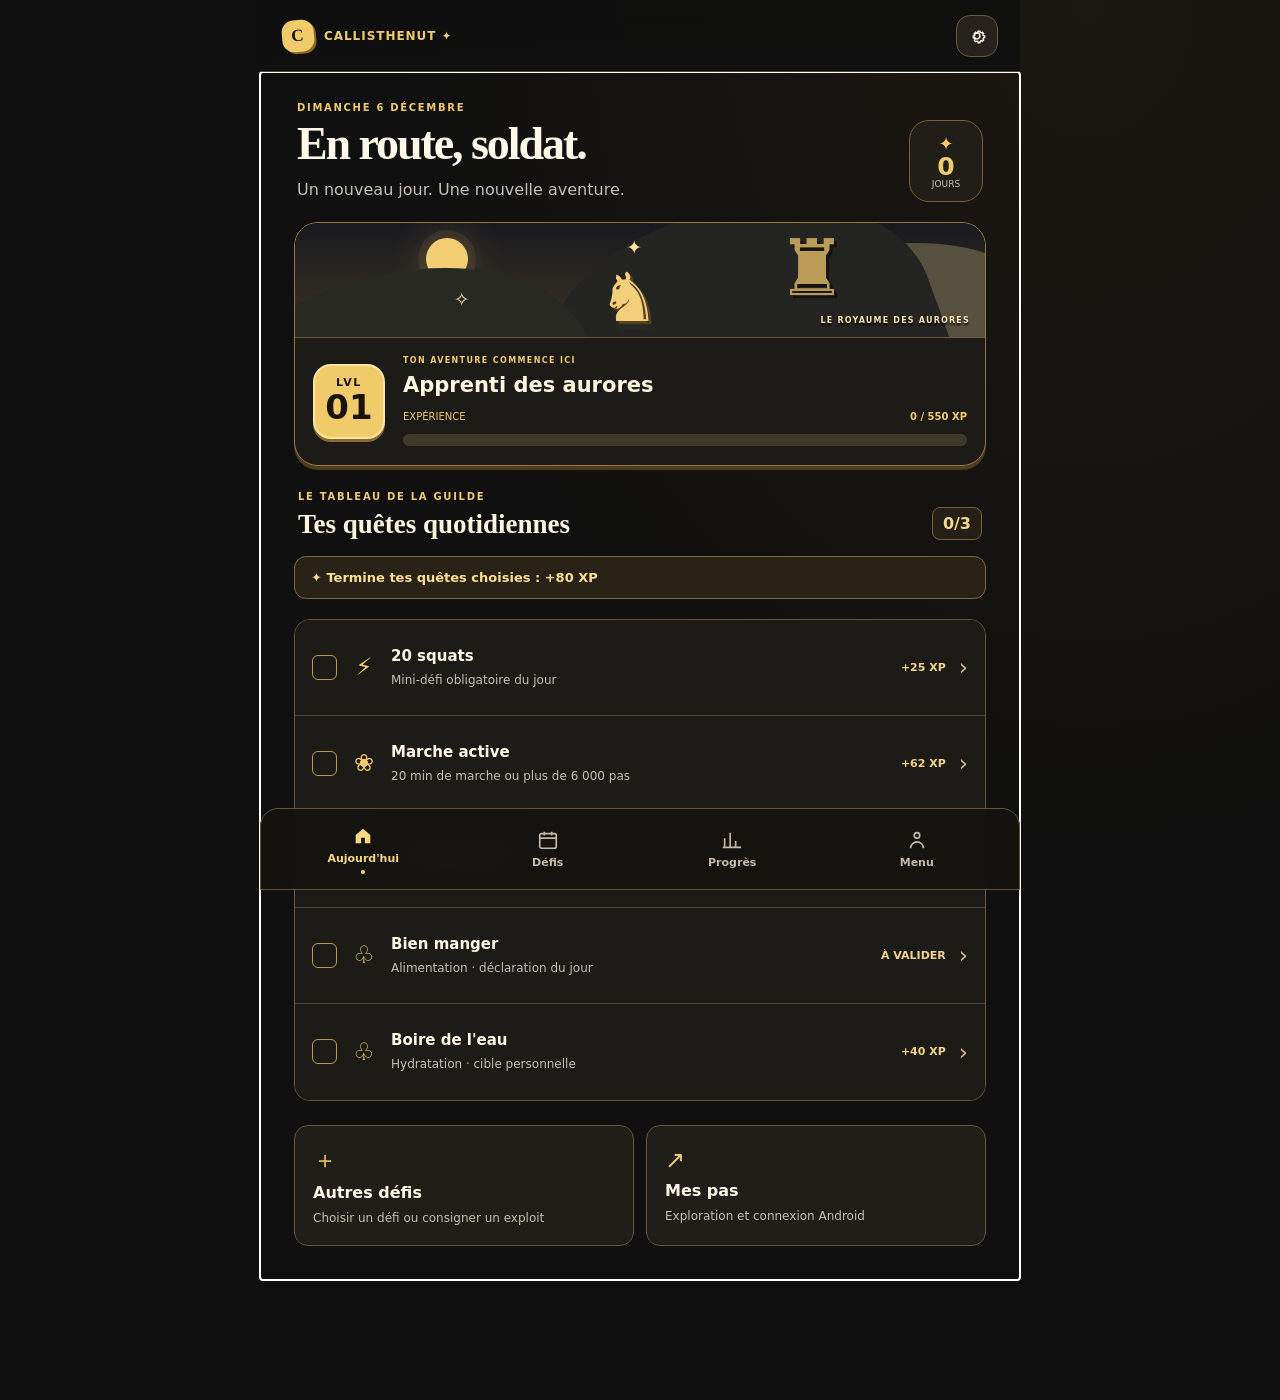
==== index.html @ 8d28f0f1 "fix issue" ====
<!doctype html>
<html lang="fr">
<head>
  <meta charset="UTF-8">
  <meta name="viewport" content="width=device-width, initial-scale=1, viewport-fit=cover">
  <meta name="theme-color" content="#111111">
  <meta name="description" content="Tes défis quotidiens, tes activités et ta progression RPG.">
  <title>Callisthenut</title>
  <link rel="manifest" href="manifest.webmanifest">
  <link rel="icon" href="icon.svg" type="image/svg+xml">
  <link rel="stylesheet" href="styles.css?v=30">
  <link rel="stylesheet" href="theme.css?v=30">
</head>
<body>
  <div class="app-shell">
    <header class="topbar">
      <a class="brand" href="#today" aria-label="Callisthenut, accueil"><span class="brand-mark">C</span><span>CALLISTHENUT ✦</span></a>
      <button class="icon-button" id="settingsButton" aria-label="Ouvrir les réglages">
        <svg viewBox="0 0 24 24" aria-hidden="true"><path d="M12 15.5a3.5 3.5 0 1 0 0-7 3.5 3.5 0 0 0 0 7Z"/><path d="M19.4 15a1.7 1.7 0 0 0 .34 1.88l.06.06-1.42 1.42-.06-.06a1.7 1.7 0 0 0-1.88-.34 1.7 1.7 0 0 0-1.03 1.56V20h-2v-.08a1.7 1.7 0 0 0-1.1-1.56 1.7 1.7 0 0 0-1.87.34l-.06.06-1.42-1.42.06-.06A1.7 1.7 0 0 0 9.36 15a1.7 1.7 0 0 0-1.56-1.03H7.7v-2h.1a1.7 1.7 0 0 0 1.56-1.1 1.7 1.7 0 0 0-.34-1.87l-.06-.06 1.42-1.42.06.06a1.7 1.7 0 0 0 1.88.34 1.7 1.7 0 0 0 1.03-1.56V6.3h2v.08a1.7 1.7 0 0 0 1.1 1.56 1.7 1.7 0 0 0 1.87-.34l.06-.06L19.8 8.96l-.06.06a1.7 1.7 0 0 0-.34 1.88 1.7 1.7 0 0 0 1.56 1.03h.08v2h-.08A1.7 1.7 0 0 0 19.4 15Z"/></svg>
      </button>
    </header>

    <main id="app" tabindex="-1">
      <section class="view active" id="todayView" data-view="today">
        <div class="hero">
          <div>
            <p class="eyebrow" id="todayDate"></p>
            <h1>En route, <span id="userName">soldat</span>.</h1>
            <p class="hero-copy">Un nouveau jour. Une nouvelle aventure.</p>
          </div>
          <div class="streak-card" aria-label="Série en cours"><span class="streak-icon">✦</span><strong id="streakCount">0</strong><small>jours</small></div>
        </div>

        <section class="hero-panel" aria-label="Personnage et expérience">
          <div class="rpg-landscape" aria-hidden="true"><span class="sun"></span><span class="mountain far"></span><span class="mountain near"></span><span class="castle">♜</span><span class="hero-character">♞</span><span class="spark s1">✦</span><span class="spark s2">✧</span><span class="landscape-caption">LE ROYAUME DES AURORES</span></div>
          <div class="hero-profile"><div class="level-medal"><small>LVL</small><strong id="heroLevel">01</strong></div><div class="hero-info"><p class="eyebrow">TON AVENTURE COMMENCE ICI</p><h2 id="heroRank">Apprenti des aurores</h2><div class="xp-caption"><span>EXPÉRIENCE</span><strong id="xpLabel"></strong></div><progress id="heroXp" max="100" value="0" aria-label="Progression vers le prochain niveau"></progress></div></div>
        </section>
        <section class="section-block quest-section"><div class="section-heading"><div><p class="eyebrow">LE TABLEAU DE LA GUILDE</p><h2>Tes quêtes quotidiennes</h2></div><span class="score" id="goalScore">0/3</span></div><p id="dayReward" class="daily-reward"></p><div class="goal-list" id="goalList"></div></section>
        <div class="home-shortcuts"><button data-screen="activities"><span>＋</span><strong>Autres défis</strong><small>Choisir un défi ou consigner un exploit</small></button><button data-screen="steps"><span>↗</span><strong>Mes pas</strong><small>Exploration et connexion Android</small></button></div>
      </section>

      <section class="view" id="activitiesView" data-view="activities"><div class="page-heading"><p class="eyebrow">LES PORTES DE LA GUILDE</p><h1>Tes défis</h1><p>Choisis ton prochain défi ou consigne une activité libre.</p></div><div class="section-heading"><h2>Composer ma journée</h2></div><details class="quest-settings"><summary>Choisir mes quêtes du jour</summary><p>À choisir avant ta première validation. Le mini-défi quotidien (10 pompes ou 20 squats) est tiré au sort et reste obligatoire. Chaque quête choisie manquée coûte 10 XP le lendemain (sauf les défis permanents : leurs malus sont uniquement déclaratifs), au maximum 30 XP par journée planifiée. Les jours sans plan sont libres.</p><div id="questChoices"></div></details><div id="activityCategories" class="goal-list"></div><div class="category-links"><button class="menu-row" data-screen="manual"><span class="menu-row-icon">＋</span><span><strong>Activité libre</strong><small>Natation, escalade, sport collectif…</small></span><b>›</b></button><button class="menu-row" data-screen="steps"><span class="menu-row-icon">↗</span><span><strong>Pas et santé Android</strong><small>Objectif quotidien et synchronisation</small></span><b>›</b></button><button class="menu-row" data-screen="plan"><span class="menu-row-icon">▤</span><span><strong>Planning et exercices</strong><small>Programme de la semaine et bibliothèque</small></span><b>›</b></button></div></section>
      <section class="view" id="challengeView" data-view="challenge"><button class="back-link" data-screen="today">← Défis du jour</button><div class="challenge-heading"><span id="challengeIcon" aria-hidden="true"></span><p class="eyebrow" id="challengeStatus"></p><h1 id="challengeTitle"></h1><p id="challengeDescription"></p></div><div class="challenge-metrics" id="challengeMetrics"><div><small>OBJECTIF</small><strong id="challengeTarget"></strong></div><div><small>RÉCOMPENSE</small><strong id="challengeXp"></strong></div><div><small>ÉNERGIE ESTIMÉE</small><strong id="challengeCalories"></strong></div></div><section class="challenge-guide"><h2>Ta mission</h2><ol id="challengeInstructions"></ol></section><section id="challengeDurationSection" class="challenge-guide manual-activity" hidden><h2>La durée de mon défi</h2><label for="challengeDuration">Durée réalisée, en minutes</label><input id="challengeDuration" type="number" min="1" max="1440" step="0.1" inputmode="decimal" required aria-describedby="challengeDurationMinimum challengeDurationError"><p id="challengeDurationMinimum" class="field-help"></p><div id="shadowBoxingOptions" hidden><label for="shadowMode">Type de séance</label><select id="shadowMode"><option value="fitxr">Boxe VR · FitXR (référence personnelle)</option><option value="classic">Shadow boxing classique</option></select><label for="shadowCalories">Calories indiquées par FitXR ou ton application (facultatif)</label><input id="shadowCalories" type="number" min="0" max="10000" step="1" inputmode="numeric" placeholder="Ex. 456 pour ta séance de 45 min"><p class="field-help">Si tu saisis un total, il est utilisé tel quel pour cette séance et ne change pas quand tu modifies la durée. Mets-le à jour selon le récapitulatif de FitXR. Sans saisie, le profil VR utilise ta référence 456 kcal / 45 min ; les squats sont déjà inclus.</p><p id="shadowCaloriesSource" class="field-help"></p></div><p class="field-help">Les calories estimées augmentent avec la durée. La récompense de quête augmente aussi, jusqu’à 120 XP de base, auxquels s’ajoutent au maximum 100 XP liés aux calories. Le bonus de journée reste unique. Chaque défi ne peut être validé qu’une fois par jour.</p><p id="challengeDurationError" role="alert"></p></section><div id="workoutChallenge" hidden>        <div class="section-heading workout-choice-heading"><div><p class="eyebrow">CHOISIS TA MISSION</p><h2>Entraînement du jour</h2></div></div>
        <section class="workout-card" id="todayWorkout">
          <div class="workout-visual" id="heroVisual"></div>
          <div class="workout-overlay">
            <div class="tags"><span id="workoutFocus">CORPS ENTIER</span><span id="workoutLevel">NIVEAU 1</span></div>
            <div>
              <p class="eyebrow light">MISSION DU JOUR</p>
              <h2 id="workoutTitle">Fondations</h2>
              <p id="workoutMeta">15 min · 12 exercices · ≈ 100 kcal</p>
            </div>
            <button class="primary-button" id="startWorkout"><span>Commencer</span><span class="play">▶</span></button>
          </div>
        </section>

        <section class="section-block"><div class="section-heading"><h2>Le détail de ta séance</h2></div><p class="timing-note">40 s de mouvement · 10 s de respiration · 30 s entre les blocs.<br>Échauffements et étirements inclus, avec 10 s pour se préparer.</p><div id="sessionPreview"></div></section>
        <section class="cindy-card">
          <div class="cindy-card-top"><span class="cindy-monogram">C</span><div><p class="eyebrow">AMRAP · POIDS DU CORPS</p><h2>CINDY</h2><p>Tractions, pompes et squats. Enchaîne le plus de tours possible.</p></div></div>
          <div class="cindy-sequence"><span><b>5</b> tractions</span><i>→</i><span><b>10</b> pompes</span><i>→</i><span><b>15</b> squats</span></div>
          <div class="cindy-actions"><button class="cindy-start primary" id="startCindyClassic"><span>Classique</span><small>20 MIN</small></button><button class="cindy-start" id="startCindyBeginner"><span>Débutant</span><small>15 MIN</small></button></div>
        </section>

</div><div id="kettlebellChallenge" hidden>        <section class="kettlebell-card">
          <div class="cindy-card-top"><span class="kettlebell-monogram">KB</span><div><p class="eyebrow">DOS · CENTRE · CONDITIONNEMENT</p><h2>Kettlebell</h2><p>Renforce la chaîne postérieure et augmente la dépense énergétique avec une seule kettlebell.</p></div></div>
          <div class="cindy-sequence kettlebell-sequence"><span><b>10</b> deadlifts</span><i>→</i><span><b>8/bras</b> rowings</span><i>→</i><span><b>12</b> swings</span><i>→</i><span><b>20 s</b> gainage</span></div>
          <p class="kettlebell-note">La perte de graisse est globale : régularité, alimentation et dépense énergétique font la différence.</p>
          <div class="cindy-actions"><button class="kettlebell-start primary" id="startKettlebellClassic"><span>Essentiel</span><small>18 MIN</small></button><button class="kettlebell-start" id="startKettlebellBeginner"><span>Initiation</span><small>15 MIN</small></button></div>
        </section>

</div><section id="outdoorChallenge" class="challenge-guide" hidden><h2>À toi de jouer</h2><p id="challengeActionDescription"></p><p class="field-help">La validation est déclarative. Termine l’activité décrite avant de valider ce défi.</p></section><section id="bedtimeChallenge" class="challenge-guide manual-activity" hidden><h2>Déclarer mon coucher</h2><p>Aucune heure de lever à renseigner : déclare simplement ton coucher pour valider le défi au plus tard à minuit.</p><form id="bedtimeForm"><label>Soir concerné<input id="sleepNight" type="date" required></label><label>Date et heure réelles du coucher<input id="sleepActual" type="datetime-local" required></label><p class="field-help">Exemple : pour le soir du 8, un coucher à 00:30 se déclare le 9 à 00:30. Chaque nuit couvre le soir choisi jusqu’au lendemain avant midi. Tu peux renseigner aujourd’hui ou hier, après ton coucher. Une déclaration définitive par nuit.</p><p class="field-help">+40 XP et défi validé pour un coucher jusqu’à minuit inclus ; −10 XP seulement après minuit, sans passer sous zéro. Aucune pénalité si tu ne renseignes rien. Ce défi est indépendant du bonus des autres quêtes du jour.</p><p id="bedtimeError" role="alert"></p><button id="saveBedtime" class="primary-button floating-challenge-action">Enregistrer mon coucher</button></form><p id="bedtimeResult" role="status"></p></section><section id="nutritionChallenge" class="challenge-guide" hidden><h2>Ma journée</h2><p>Si tu as mangé sans excès aujourd’hui, valide ce défi. En cas d’excès, laisse simplement la case vide.</p><button id="validateNutrition" class="primary-button floating-challenge-action">J’ai mangé sans excès : valider</button><button id="clearNutrition" class="secondary-button">J’ai fait des excès : laisser la case vide</button><p id="nutritionResult" role="status"></p></section><button class="primary-button floating-challenge-action" id="completeChallenge">J’ai terminé ce défi ✦</button><p class="challenge-complete" id="challengeCompleteMessage" role="status"></p></section>
      <section class="view" id="stepsView" data-view="steps"><button class="back-link" data-screen="today">← Accueil</button><div class="page-heading"><p class="eyebrow">EXPLORATION</p><h1>Mes pas</h1><p>Chaque déplacement fait avancer ton aventure.</p></div>        <section class="steps-card section-block" aria-labelledby="stepsTitle"><p class="eyebrow">EXPLORATION QUOTIDIENNE</p><h2 id="stepsTitle">Chaque pas est une aventure</h2><div class="steps-total"><strong id="stepCount">0</strong><span id="stepTargetLabel">/ 6 000 pas</span></div><progress id="stepProgress" max="100" value="0" aria-label="Objectif de pas quotidien"></progress><p id="stepSource"></p><button id="claimStepXp" class="primary-button" disabled>Prochain palier : 1 000 pas</button><p class="field-help">10 XP par tranche de 1 000 pas · maximum 60 XP/jour. Objectif personnel, ajustable ci-dessous. Au-delà de 6 000 pas, le défi Marche active est validé automatiquement (+45 XP, une fois par jour).</p><details><summary>Mes pas et ma connexion Android</summary><p id="healthConnection"></p><div class="health-actions"><button type="button" id="syncHealth" class="secondary-button">Connecter / synchroniser Health Connect</button><button type="button" id="disconnectHealth" class="secondary-button">Désactiver la synchronisation</button></div><p id="healthStatus" role="status" aria-live="polite"></p><p class="field-help">Lecture des pas uniquement, après ton autorisation. Active le partage vers Health Connect dans ton application de santé compatible. Les données restent sur cet appareil. La synchronisation a lieu quand l’application Android est ouverte.</p><form id="manualStepsForm" class="compact-form"><label>Total de pas aujourd’hui<input name="manualSteps" type="number" min="0" max="200000" step="1" required placeholder="Ex. 4250"></label><button class="secondary-button">Enregistrer le total</button></form><p class="field-help">Saisis un total, pas des pas supplémentaires. Une synchronisation remplacera la saisie manuelle ; les deux sources ne sont jamais additionnées.</p><form id="stepGoalForm" class="compact-form"><label>Mon objectif quotidien<input name="stepGoal" type="number" min="1000" max="30000" step="1" required placeholder="Ex. 6000"></label><button class="secondary-button">Modifier l’objectif</button></form><h3>Les 7 derniers jours renseignés</h3><div id="recentSteps"></div></details></section>
</section>
      <section class="view" id="manualView" data-view="manual"><button class="back-link" data-screen="activities">← Défis</button><div class="page-heading"><p class="eyebrow">JOURNAL LIBRE</p><h1>Un nouvel exploit</h1></div>        <section class="manual-activity section-block"><div class="section-heading"><div><p class="eyebrow">TES EXPLOITS HORS ÉCRAN</p><h2>Ajouter une activité</h2></div></div><p>Natation, escalade, sport collectif, jardinage… Consigne une activité que ton téléphone n’a pas suivie.</p><form id="manualActivityForm"><label>Activité<input name="activityName" maxlength="60" required placeholder="Ex. Natation"></label><div class="activity-fields"><label>Durée en minutes<input name="activityMinutes" type="number" min="1" max="1440" step="0.1" required placeholder="30"></label><label>Intensité<select name="activityIntensity"><option value="2.5">Douce</option><option value="5" selected>Modérée</option><option value="8">Soutenue</option></select></label></div><label>Calories dépensées (facultatif)<input name="activityCalories" type="number" min="0" max="10000" step="1" placeholder="Laisser vide pour estimer"></label><p class="field-help">Sans calories renseignées, estimation selon ton poids, la durée et l’intensité. Saisis chaque activité une seule fois : les séances et quêtes déjà validées sont dans ton historique. Ces activités libres ne valident pas une quête du jour.</p><p id="activityError" role="alert"></p><button class="primary-button">Enregistrer mon exploit ✦</button></form></section>
</section>
      <section class="view" id="planView" data-view="plan">
        <div class="page-heading"><p class="eyebrow">PROGRAMME</p><h1>Ta semaine</h1><p>Une progression équilibrée, pensée pour bouger chaque jour.</p></div>
        <div class="week-strip" id="weekStrip"></div>
        <div class="plan-list" id="planList"></div><p class="timing-note">Deux thèmes tirés au sort chaque jour, différents de ceux de la veille. Le programme reste identique lorsque tu reviens dans l’application. Les mouvements peuvent solliciter plusieurs muscles.</p>
        <section class="section-block"><h2>Bibliothèque des exercices</h2><label for="catalogFilter">Filtrer par thème</label><select id="catalogFilter"><option value="">Tous les exercices</option><option value="warm">Échauffement</option><option value="legs">Jambes & fessiers</option><option value="abs">Abdominaux</option><option value="arms">Bras & épaules</option><option value="back">Dos</option><option value="cardio">Cardio</option><option value="stretch">Étirements</option></select><p id="catalogCount" class="timing-note" role="status"></p><div id="exerciseCatalog"></div></section>
      </section>

      <section class="view" id="progressView" data-view="progress">
        <div class="page-heading"><p class="eyebrow">PROGRESSION</p><h1>Ton journal d’aventure.</h1><p>Tout est enregistré uniquement sur cet appareil.</p></div>
        <section class="milestone-card"><p class="eyebrow">CAP SUR LE NIVEAU 20</p><h2>Aventurier accompli</h2><p>Un jalon de régularité dans le jeu, pas une mesure de santé. Aucun niveau ne garantit d’être en bonne santé.</p><p>Repères adultes : 150 à 300 minutes d’activité modérée par semaine (ou 75 à 150 minutes soutenues), et du renforcement au moins 2 jours par semaine. Adapte les quêtes et le repos à tes capacités.</p><a href="https://www.who.int/europe/news-room/fact-sheets/item/physical-activity" target="_blank" rel="noopener">Consulter les repères de l’OMS ↗</a><p>De LVL 1 à 99 : 500 × (niveau − 1) + 50 × (niveau − 1)² XP cumulés. Le niveau 2 demande 550 XP et le niveau 20 demande 27 550 XP. À environ 180–200 XP par journée réussie, compte 3 à 4 journées pour le premier niveau. Ton XP reste conservée ; ton niveau est calculé avec cette nouvelle courbe.</p></section><section class="section-block"><h2>Les récompenses de la guilde</h2><div id="xpLedger"></div></section>
        <div class="stat-grid">
          <article class="stat-card dark"><small>SÉRIE ACTUELLE</small><strong><span id="progressStreak">0</span> j</strong><p>Continue demain.</p></article>
          <article class="stat-card"><small>SÉANCES</small><strong id="totalSessions">0</strong><p>terminées</p></article>
          <article class="stat-card"><small>MINUTES</small><strong id="totalMinutes">0</strong><p>en mouvement</p></article>
          <article class="stat-card"><small>ÉNERGIE ESTIMÉE</small><strong id="totalCalories">0</strong><p>kcal brûlées</p></article>
        </div>
        <section class="section-block"><div class="section-heading"><div><p class="eyebrow">4 DERNIÈRES SEMAINES</p><h2>Régularité</h2></div></div><div class="activity-grid" id="activityGrid"></div></section>
        <section class="section-block"><div class="section-heading"><div><p class="eyebrow">DERNIÈRES MISSIONS</p><h2>Historique</h2></div></div><div class="history-list" id="historyList"></div></section>
      </section>

      <section class="view" id="menuView" data-view="menu">
        <div class="page-heading"><p class="eyebrow">MON ESPACE</p><h1>Menu</h1><p>Personnalise ton entraînement et retrouve les informations de l’application.</p></div>
        <div class="profile-card">
          <div class="profile-avatar">C</div>
          <div><small>PROFIL</small><h2 id="menuName">Soldat</h2><p><span id="menuLevel">Débutant</span> · séances de <span id="menuDuration">15</span> min</p></div>
        </div>
        <div class="menu-list">
          <button class="menu-row" id="openPreferences"><span class="menu-row-icon">⚙</span><span><strong>Préférences</strong><small>Prénom, niveau, durée et poids</small></span><b>›</b></button>
          <button class="menu-row" id="openReminder"><span class="menu-row-icon">◷</span><span><strong>Rappel quotidien</strong><small id="menuReminder">Tous les jours à 18:30</small></span><b>›</b></button>
          <article class="menu-note"><strong>À propos des calories</strong><p>Les calories sont une estimation fondée sur ton poids, la durée et l’intensité moyenne de la séance. Elles peuvent différer de la dépense réelle.</p></article>
        </div>
      </section>
    </main>

    <nav class="bottom-nav" aria-label="Navigation principale">
      <button class="nav-item active" data-target="today"><svg viewBox="0 0 24 24"><path d="m4 11 8-7 8 7v9h-6v-6h-4v6H4Z"/></svg><span>Aujourd'hui</span></button>
      <button class="nav-item" data-target="activities"><svg viewBox="0 0 24 24"><rect x="3" y="5" width="18" height="16" rx="2"/><path d="M8 3v4M16 3v4M3 10h18"/></svg><span>Défis</span></button>
      <button class="nav-item" data-target="progress"><svg viewBox="0 0 24 24"><path d="M4 20V10M10 20V4M16 20v-7M22 20H2"/></svg><span>Progrès</span></button>
      <button class="nav-item" data-target="menu"><svg viewBox="0 0 24 24"><circle cx="12" cy="7" r="3"/><path d="M5 21a7 7 0 0 1 14 0"/></svg><span>Menu</span></button>
    </nav>
  </div>

  <dialog class="workout-player" id="workoutPlayer">
    <div class="player-shell">
      <header class="player-header"><button class="icon-button ghost" id="closePlayer" aria-label="Quitter la séance">×</button><div><small id="playerStep">EXERCICE 1 SUR 8</small><strong id="playerPhase">AU TRAVAIL</strong></div><button class="icon-button ghost" id="soundToggle" aria-label="Activer ou couper le son">♪</button></header>
      <div class="player-progress"><i id="playerProgress"></i></div>
      <div class="player-content">
        <p class="eyebrow" id="exerciseCategory">JAMBES</p>
        <h2 id="exerciseName">Squats</h2>
        <div class="exercise-figure" id="exerciseFigure"></div>
        <div class="timer-ring" id="timerRing"><div><span class="timer" id="timerDisplay">00:40</span><small id="timerCaption">TEMPS RESTANT</small></div></div>
        <div class="live-calories"><span>≈</span> <strong id="liveCalories">0</strong> kcal dépensées</div>
        <p class="exercise-tip" id="exerciseTip">Garde le dos droit et pousse les genoux vers l'extérieur.</p>
        <ol class="movement-steps" id="movementSteps" aria-label="Explication du mouvement"></ol>
      </div>
      <footer class="player-controls"><button class="control-button" id="previousExercise" aria-label="Exercice précédent">‹</button><button class="control-button" id="nextExercise" aria-label="Exercice suivant">›</button><button class="pause-button" id="pauseTimer"><span class="pause-symbol">Ⅱ</span><span id="pauseLabel">Pause</span></button></footer>
    </div>
  </dialog>

  <dialog class="cindy-player kettlebell-player" id="kettlebellPlayer">
    <div class="cindy-shell">
      <header class="player-header"><button class="icon-button ghost" id="closeKettlebell" aria-label="Quitter la séance kettlebell">×</button><div><small id="kettlebellLevelLabel">KETTLEBELL ESSENTIEL</small><strong>DOS · CENTRE · CONDITIONNEMENT</strong></div><button class="icon-button ghost" id="kettlebellSound" aria-label="Couper les signaux sonores">♪</button></header>
      <div class="cindy-content">
        <p class="eyebrow">TEMPS RESTANT</p>
        <div class="cindy-timer" id="kettlebellTimer">18:00</div>
        <div class="round-counter kettlebell-counter"><small>TOURS TERMINÉS</small><strong id="kettlebellRounds">0</strong></div>
        <div class="cindy-movements" id="kettlebellMovements"></div>
        <p class="cindy-guidance">Charnière de hanches, dos neutre et abdominaux engagés. Termine un tour propre avant de l’ajouter.</p>
      </div>
      <footer class="cindy-controls kettlebell-controls"><button class="secondary-button" id="finishKettlebell">Terminer</button><button class="cindy-pause" id="pauseKettlebell">Ⅱ&nbsp; Pause</button><button class="primary-button" id="completeKettlebellRound"><span>Tour terminé</span><span>＋1</span></button></footer>
    </div>
  </dialog>

  <dialog class="finish-screen" id="finishScreen">
    <div class="finish-content">
      <div class="finish-badge">✦</div><p class="xp-reward" id="finishXp"></p>
      <p class="eyebrow">MISSION ACCOMPLIE</p>
      <h2>Solide jusqu’au bout.</h2>
      <p class="finish-copy">Chaque séance compte. Prends un instant pour apprécier le travail accompli.</p>
      <div class="reward-experience" id="finishXpAnimation" hidden><div class="reward-xp-heading"><strong id="finishAnimatedLevel">LVL 01</strong><span id="finishAnimatedXpLabel"></span></div><div class="reward-bar"><progress id="finishAnimatedXp" max="100" value="0" aria-label="Expérience gagnée vers le prochain niveau"></progress><span class="xp-shine" aria-hidden="true"></span></div><p class="level-celebration" id="finishLevelCelebration" role="status" aria-live="polite" hidden></p></div>
      <div class="finish-stats">
        <div><strong id="finishMinutes">15</strong><small>MINUTES</small></div>
        <div><strong id="finishCalories">100</strong><small>KCAL EST.</small></div>
        <div><strong id="finishExercises">12</strong><small id="finishMetricLabel">EXERCICES</small></div>
      </div>
      <button class="primary-button finish-button" id="closeFinish"><span>Revenir à l’accueil</span><span>→</span></button>
    </div>
  </dialog>

  <dialog class="cindy-player" id="cindyPlayer">
    <div class="cindy-shell">
      <header class="player-header"><button class="icon-button ghost" id="closeCindy" aria-label="Quitter Cindy">×</button><div><small id="cindyLevelLabel">CINDY CLASSIQUE</small><strong>AMRAP · QUALITÉ AVANT VITESSE</strong></div><button class="icon-button ghost" id="cindySound" aria-label="Couper les signaux sonores">♪</button></header>
      <div class="cindy-content">
        <p class="eyebrow">TEMPS RESTANT</p>
        <div class="cindy-timer" id="cindyTimer">20:00</div>
        <div class="round-counter"><small>TOURS TERMINÉS</small><strong id="cindyRounds">0</strong></div>
        <div class="cindy-movements" id="cindyMovements"></div>
        <p class="cindy-guidance">Effectue les trois mouvements dans l’ordre, puis valide ton tour. Garde une amplitude propre et repose-toi quand nécessaire.</p>
      </div>
      <footer class="cindy-controls"><button class="secondary-button" id="finishCindy">Terminer</button><button class="cindy-pause" id="pauseCindy">Ⅱ&nbsp; Pause</button><button class="primary-button" id="completeRound"><span>Tour terminé</span><span>＋1</span></button></footer>
    </div>
  </dialog>

  <dialog class="settings-panel" id="settingsPanel">
    <form method="dialog" class="settings-content">
      <div class="modal-heading"><div><p class="eyebrow">PERSONNALISATION</p><h2>Réglages</h2></div><button class="icon-button" value="cancel" aria-label="Fermer">×</button></div>
      <label>Ton prénom<input id="nameInput" maxlength="20" placeholder="Soldat"></label>
      <label>Durée des séances<select id="durationSelect"><option value="15">15 minutes</option><option value="20">20 minutes</option></select></label>
      <label>Ton poids (pour estimer les calories)<input type="number" id="weightInput" min="35" max="250" step="1" inputmode="decimal" value="70"><small class="field-help">L’estimation reste indicative et varie selon l’intensité réelle.</small></label>
      <label>Difficulté des exercices<select id="levelSelect"><option value="1">Débutant</option><option value="2">Intermédiaire</option><option value="3">Avancé</option></select></label>
      <div class="setting-row"><div><strong>Rappel quotidien</strong><small id="notificationStatus">Autorise les notifications du navigateur</small></div><button type="button" class="secondary-button" id="enableNotifications">Activer</button></div>
      <label>Heure du rappel<input type="time" id="reminderTime" value="18:30"></label>
      <button class="primary-button save-settings" id="saveSettings" value="default">Enregistrer</button>
    </form>
  </dialog>
  <dialog id="questSuccess" class="quest-success"><div class="victory-star" aria-hidden="true">✦</div><p class="eyebrow">VICTOIRE !</p><h2 id="questRewardTitle"></h2><strong id="questReward" class="xp-reward"></strong><p id="questRewardDetail"></p><p id="questLevelUp"></p><div class="reward-experience" id="questXpAnimation" hidden><div class="reward-xp-heading"><strong id="questAnimatedLevel">LVL 01</strong><span id="questAnimatedXpLabel"></span></div><div class="reward-bar"><progress id="questAnimatedXp" max="100" value="0" aria-label="Expérience gagnée vers le prochain niveau"></progress><span class="xp-shine" aria-hidden="true"></span></div><p class="level-celebration" id="questLevelCelebration" role="status" aria-live="polite" hidden></p></div><button id="closeQuestSuccess" class="primary-button">Revenir aux défis →</button></dialog>
  <div class="toast" id="toast" role="status"></div>
  <script src="exercise-catalog.js?v=30"></script>
  <script src="workout-planner.js?v=30"></script>
  <script src="app.js?v=30"></script>
  <script src="health.js?v=30"></script>
</body>
</html>
---- styles.css ----
:root{--ink:#18231d;--muted:#718078;--paper:#f5f8f4;--card:#fff;--mint:#d9f7dd;--green:#2d6d4a;--lime:#c8f45b;--peach:#ffe1cf;--sky:#dff2ff;--line:#e2e9e3;--shadow:0 18px 55px rgba(35,71,50,.1);font-family:Inter,ui-sans-serif,system-ui,-apple-system,"Segoe UI",sans-serif;color:var(--ink);background:var(--paper)}
*{box-sizing:border-box}body{margin:0;min-height:100vh;background:linear-gradient(160deg,#fbfdfa,#f2f8f3 55%,#f8f7ef)}button,input,select{font:inherit}button{color:inherit}.app-shell{width:min(100%,760px);margin:auto;min-height:100vh;padding-bottom:100px}.topbar{height:72px;display:flex;align-items:center;justify-content:space-between;padding:0 22px;position:sticky;top:0;z-index:20;background:#f8fbf7dc;backdrop-filter:blur(18px)}.brand{display:flex;align-items:center;gap:10px;color:var(--ink);text-decoration:none;font-size:12px;font-weight:900;letter-spacing:.14em}.brand-mark{display:grid;place-items:center;width:32px;height:32px;color:white;border-radius:11px;background:var(--green);font:900 17px Georgia;transform:rotate(-5deg)}.icon-button{width:42px;height:42px;border:0;border-radius:14px;display:grid;place-items:center;background:white;box-shadow:0 6px 22px #23473214;cursor:pointer;font-size:27px}.icon-button svg{width:20px;fill:none;stroke:currentColor;stroke-width:1.8}.view{display:none;padding:10px 20px 34px}.view.active{display:block;animation:enter .35s ease}@keyframes enter{from{opacity:0;transform:translateY(8px)}}.hero{display:flex;justify-content:space-between;align-items:flex-end;padding:20px 3px 25px}.eyebrow{margin:0 0 8px;font-size:10px;font-weight:900;letter-spacing:.17em;color:var(--green)}h1,h2,p{margin-top:0}.hero h1,.page-heading h1{margin:0;font:500 clamp(36px,9vw,54px)/1.02 Georgia,serif;letter-spacing:-.045em}.hero-copy,.page-heading>p{margin:10px 0 0;color:var(--muted);line-height:1.5}.streak-card{min-width:74px;padding:12px;border:1px solid var(--line);border-radius:20px;text-align:center;background:#ffffffc9;box-shadow:0 10px 30px #2347320f}.streak-card span,.streak-card strong,.streak-card small{display:block}.streak-icon{color:#ff855c;font-size:18px}.streak-card strong{font-size:25px;line-height:1}.streak-card small{font-size:9px;color:var(--muted);text-transform:uppercase}.workout-card{position:relative;height:460px;border-radius:32px;overflow:hidden;background:linear-gradient(145deg,#e1f8df,#cfeeda);box-shadow:var(--shadow)}.workout-visual{position:absolute;inset:0;background:radial-gradient(circle at 78% 18%,#ffffffe6,transparent 36%),linear-gradient(145deg,#e6fae6,#c9edda)}.workout-visual:after{content:'';position:absolute;width:240px;height:240px;right:-80px;top:-70px;border:1px solid #2d6d4a1a;border-radius:50%;box-shadow:0 0 0 35px #ffffff24,0 0 0 75px #ffffff1a}.workout-visual svg{position:absolute;right:-24px;top:32px;width:84%;height:66%;color:var(--green);filter:drop-shadow(0 20px 20px #2d6d4a1f)}.workout-overlay{position:absolute;inset:0;padding:22px;display:flex;flex-direction:column;justify-content:space-between;background:linear-gradient(180deg,transparent 38%,#f7fdf7fa 78%)}.tags{display:flex;gap:7px;z-index:1}.tags span{padding:7px 10px;border-radius:20px;background:#ffffffb8;border:1px solid #2d6d4a1a;font-size:9px;font-weight:850;letter-spacing:.1em}.eyebrow.light{color:var(--green)}.workout-overlay h2{font:500 42px/1 Georgia,serif;margin:0 0 8px}.workout-overlay p:not(.eyebrow){color:var(--muted);margin-bottom:18px}.primary-button{width:100%;min-height:58px;border:0;border-radius:18px;background:var(--green);color:white;display:flex;align-items:center;justify-content:space-between;padding:0 19px;font-weight:850;cursor:pointer;box-shadow:0 10px 25px #2d6d4a33}.play{display:grid;place-items:center;width:35px;height:35px;border-radius:50%;background:var(--lime);color:var(--ink);font-size:11px}.section-block{margin-top:35px}.section-heading{display:flex;align-items:flex-end;justify-content:space-between;margin:0 4px 16px}.section-heading h2{font:500 29px/1.1 Georgia,serif;margin:0}.score{font-weight:800;color:var(--muted)}.goal-list{display:grid;gap:10px}.goal-item{width:100%;display:flex;text-align:left;align-items:center;gap:13px;padding:14px;background:white;border-radius:20px;border:1px solid var(--line);cursor:pointer;box-shadow:0 8px 25px #2347320a}.goal-check{width:25px;height:25px;border:1.5px solid #b7c2ba;border-radius:50%;display:grid;place-items:center;flex:none}.goal-item.done .goal-check{background:var(--lime);border-color:var(--lime)}.goal-item.done .goal-check:after{content:'✓';font-weight:900}.goal-icon{width:44px;height:44px;border-radius:15px;background:var(--mint);display:grid;place-items:center;font-size:19px}.goal-text{flex:1}.goal-text strong,.goal-text small{display:block}.goal-text small{color:var(--muted);margin-top:3px}.goal-item.done .goal-text strong{text-decoration:line-through;color:var(--muted)}.quote-card{margin-top:26px;padding:25px;border-radius:24px;background:var(--sky);display:flex;gap:16px}.quote-card span{font:42px Georgia;color:var(--green)}.quote-card p{margin:5px 0 0;font:italic 17px/1.5 Georgia}.bottom-nav{position:fixed;z-index:25;bottom:0;left:50%;transform:translateX(-50%);width:min(100%,760px);height:82px;padding:8px 10px max(8px,env(safe-area-inset-bottom));display:flex;justify-content:space-around;background:#fffffff0;border-top:1px solid var(--line);backdrop-filter:blur(18px)}.nav-item{border:0;background:none;flex:1;display:grid;justify-items:center;align-content:center;gap:3px;color:#8a9890;font-size:9px;font-weight:750;cursor:pointer}.nav-item svg{width:22px;height:22px;fill:none;stroke:currentColor;stroke-width:1.8}.nav-item:first-child svg{fill:currentColor;stroke:none}.nav-item.active{color:var(--green)}.nav-item.active:after{content:'';width:4px;height:4px;border-radius:50%;background:var(--lime)}.page-heading{padding:24px 4px 30px}.week-strip{display:grid;grid-template-columns:repeat(7,1fr);gap:5px;margin-bottom:25px}.week-day{text-align:center;padding:10px 2px;border-radius:16px;color:var(--muted)}.week-day small,.week-day strong{display:block}.week-day small{font-size:9px;text-transform:uppercase;margin-bottom:8px}.week-day.today{background:var(--green);color:white;box-shadow:0 8px 18px #2d6d4a33}.week-day.done strong:after{content:'';display:block;width:5px;height:5px;margin:5px auto 0;border-radius:50%;background:var(--lime)}.plan-list,.history-list{display:grid;gap:10px}.plan-card{display:grid;grid-template-columns:58px 1fr auto;gap:14px;align-items:center;padding:15px;background:white;border-radius:21px;border:1px solid var(--line)}.plan-card.today{outline:2px solid var(--green);outline-offset:-2px}.plan-number{width:58px;height:58px;border-radius:17px;background:var(--mint);display:grid;place-items:center;font:25px Georgia}.plan-info strong,.plan-info small{display:block}.plan-info small{color:var(--muted);margin-top:5px}.plan-status{color:var(--green);font-size:18px}.stat-grid{display:grid;grid-template-columns:1fr 1fr;gap:10px}.stat-card{min-height:145px;padding:18px;border-radius:23px;background:white;border:1px solid var(--line)}.stat-card.dark{grid-column:1/-1;background:linear-gradient(135deg,var(--green),#438663);color:white;border:0}.stat-card small,.stat-card strong,.stat-card p{display:block}.stat-card small{font-size:9px;letter-spacing:.12em;color:var(--muted);font-weight:800}.stat-card.dark small{color:var(--lime)}.stat-card strong{font:40px Georgia;margin:15px 0 4px}.stat-card p{margin:0;color:var(--muted);font-size:13px}.stat-card.dark p{color:#ffffffad}.activity-grid{display:grid;grid-template-columns:repeat(7,1fr);gap:7px;padding:20px;background:white;border:1px solid var(--line);border-radius:22px}.activity-cell{aspect-ratio:1;border-radius:6px;background:#e9efea}.activity-cell.active{background:var(--lime)}.activity-cell.today{outline:2px solid var(--green);outline-offset:2px}.history-item,.empty-state{padding:16px 18px;background:white;border:1px solid var(--line);border-radius:18px}.history-item{display:flex;justify-content:space-between;gap:12px;align-items:center}.history-item strong,.history-item small{display:block}.history-item small,.empty-state{color:var(--muted);margin-top:4px}.history-item span{font-weight:850;font-size:13px;text-align:right}.profile-card{padding:22px;border-radius:27px;background:linear-gradient(135deg,#dcf6df,#eaf8ff);display:flex;gap:16px;align-items:center;box-shadow:var(--shadow)}.profile-avatar{width:67px;height:67px;flex:none;display:grid;place-items:center;color:white;border-radius:22px;background:var(--green);font:34px Georgia;transform:rotate(-3deg)}.profile-card small{color:var(--green);font-size:9px;font-weight:900;letter-spacing:.16em}.profile-card h2{margin:3px 0 5px;font:30px Georgia}.profile-card p{margin:0;color:var(--muted)}.menu-list{display:grid;gap:10px;margin-top:22px}.menu-row{width:100%;border:1px solid var(--line);background:white;padding:15px;border-radius:20px;display:grid;grid-template-columns:46px 1fr auto;align-items:center;gap:13px;text-align:left;cursor:pointer}.menu-row-icon{width:46px;height:46px;display:grid;place-items:center;border-radius:15px;background:var(--mint);font-size:20px}.menu-row strong,.menu-row small{display:block}.menu-row small{color:var(--muted);margin-top:3px}.menu-row b{font-size:25px;color:#a7b1aa}.menu-note{margin-top:12px;padding:20px;border-radius:21px;background:var(--peach)}.menu-note p{margin:7px 0 0;color:#7d6659;font-size:13px;line-height:1.5}
.workout-player,.settings-panel,.finish-screen{border:0;padding:0;margin:0;max-width:none;max-height:none;width:100%;height:100%;background:#f8fbf7}dialog::backdrop{background:#17291e73;backdrop-filter:blur(4px)}.player-shell{min-height:100%;display:flex;flex-direction:column}.player-header{height:74px;padding:10px 20px;display:grid;grid-template-columns:50px 1fr 50px;align-items:center;text-align:center}.player-header small,.player-header strong{display:block}.player-header small{font-size:9px;letter-spacing:.14em;color:var(--muted)}.player-header strong{font-size:11px;color:var(--green);margin-top:3px}.ghost{background:white}.player-progress{height:5px;background:#e6ede7}.player-progress i{display:block;width:0;height:100%;background:linear-gradient(90deg,var(--green),var(--lime));transition:width .3s}.player-content{flex:1;padding:20px 24px 12px;text-align:center;display:flex;flex-direction:column;align-items:center}.player-content h2{font:500 clamp(36px,10vw,56px)/1 Georgia;margin:0}.exercise-figure{width:min(100%,390px);flex:1;min-height:210px;display:grid;place-items:center;color:var(--green);margin:8px 0;border-radius:40px;background:radial-gradient(circle,#eef9ef,transparent 66%)}.exercise-figure svg{width:100%;height:100%;max-height:310px}.timer-ring{--progress:0deg;position:relative;width:158px;height:158px;flex:none;padding:9px;border-radius:50%;display:grid;place-items:center;background:conic-gradient(var(--green) var(--progress),#e2ebe4 0);box-shadow:0 12px 35px #2d6d4a21}.timer-ring:before{content:'';position:absolute;width:138px;height:138px;border-radius:50%;background:white}.timer-ring>div{position:relative;z-index:1}.timer{display:block;font:750 38px/1 ui-monospace,SFMono-Regular,monospace;letter-spacing:-.06em}.timer-ring small{display:block;margin-top:7px;color:var(--muted);font-size:8px;font-weight:900;letter-spacing:.12em}.live-calories{margin-top:12px;padding:7px 13px;border-radius:999px;background:var(--mint);color:var(--green);font-size:12px}.live-calories strong{font-size:15px}.exercise-tip{max-width:450px;color:var(--muted);line-height:1.5;margin:13px auto 0;font-size:13px}.player-controls{padding:12px 24px max(22px,env(safe-area-inset-bottom));display:grid;grid-template-columns:56px 1fr 56px;gap:12px}.control-button,.pause-button{height:57px;border:1px solid var(--line);border-radius:18px;background:white;font-weight:800;font-size:27px;cursor:pointer}.pause-button{font-size:14px;background:var(--green);color:white;border-color:var(--green)}.pause-button.paused{background:var(--lime);border-color:var(--lime);color:var(--ink)}.settings-panel{margin-left:auto;width:min(100%,520px)}.settings-content{padding:28px 24px;display:grid;gap:19px}.modal-heading{display:flex;justify-content:space-between;align-items:center}.modal-heading h2{font:40px Georgia;margin:0}.settings-content label{display:grid;gap:8px;font-size:13px;font-weight:750}.settings-content input,.settings-content select{width:100%;padding:15px;border:1px solid var(--line);border-radius:15px;background:white;color:var(--ink)}.field-help{font-weight:400;color:var(--muted);line-height:1.4}.setting-row{display:flex;justify-content:space-between;gap:15px;align-items:center}.setting-row strong,.setting-row small{display:block}.setting-row small{color:var(--muted);margin-top:4px}.secondary-button{border:1px solid var(--line);border-radius:13px;background:white;padding:10px 14px;font-weight:800}.save-settings{margin-top:10px}.finish-screen{background:linear-gradient(165deg,#fafff9,#edf9ef 58%,#fff9ed)}.finish-content{min-height:100%;padding:50px 25px max(30px,env(safe-area-inset-bottom));display:flex;flex-direction:column;align-items:center;justify-content:center;text-align:center}.finish-badge{width:90px;height:90px;margin-bottom:28px;display:grid;place-items:center;border-radius:30px;color:white;background:var(--green);box-shadow:0 15px 35px #2d6d4a40;font-size:42px;transform:rotate(-5deg)}.finish-content h2{max-width:430px;margin:0;font:500 clamp(43px,11vw,64px)/1 Georgia;letter-spacing:-.04em}.finish-copy{max-width:420px;margin:18px auto 30px;color:var(--muted);line-height:1.55}.finish-stats{width:min(100%,440px);display:grid;grid-template-columns:repeat(3,1fr);gap:8px;margin-bottom:34px}.finish-stats div{padding:20px 8px;border:1px solid var(--line);border-radius:20px;background:white}.finish-stats strong,.finish-stats small{display:block}.finish-stats strong{font:30px Georgia}.finish-stats small{margin-top:6px;font-size:8px;color:var(--muted);letter-spacing:.1em}.finish-button{max-width:440px}.toast{position:fixed;z-index:100;left:50%;bottom:100px;transform:translate(-50%,20px);padding:12px 17px;border-radius:13px;background:var(--ink);color:white;opacity:0;pointer-events:none;transition:.25s;font-size:13px;white-space:nowrap}.toast.show{opacity:1;transform:translate(-50%,0)}
@media(min-width:700px){.view{padding-left:34px;padding-right:34px}.workout-card{height:485px}.workout-visual svg{right:20px;width:67%}.settings-panel{box-shadow:-20px 0 70px #0003}}@media(max-height:720px){.exercise-figure{min-height:150px}.timer-ring{width:130px;height:130px}.timer-ring:before{width:112px;height:112px}.timer{font-size:31px}.exercise-tip{margin-top:8px}}@media(prefers-reduced-motion:reduce){*,*:before,*:after{animation:none!important;transition:none!important}}
.exercise-tip{color:var(--ink);line-height:1.45;font-weight:700}.movement-steps{width:min(100%,460px);margin:10px auto 0;padding:12px 14px 12px 34px;text-align:left;border-radius:16px;background:white;border:1px solid var(--line);color:var(--muted);font-size:12px;line-height:1.4}.movement-steps li{padding-left:4px}.movement-steps li+li{margin-top:5px}.movement-steps li::marker{color:var(--green);font-weight:900}.player-controls{padding:10px 20px max(18px,env(safe-area-inset-bottom));grid-template-columns:50px 50px 1fr;gap:9px;align-items:center}.control-button,.pause-button{height:50px;border-radius:16px}.pause-button{justify-self:end;width:auto;min-width:96px;padding:0 14px;font-size:12px;display:flex;align-items:center;justify-content:center;gap:7px}.pause-symbol{font-size:13px}@media(max-height:760px){.exercise-figure{min-height:110px}.timer-ring{width:112px;height:112px}.timer-ring:before{width:96px;height:96px}.timer{font-size:27px}.timer-ring small{margin-top:4px}.exercise-tip{margin-top:7px}.movement-steps{font-size:17px;padding-top:7px;padding-bottom:7px;margin-top:6px}.movement-steps li+li{margin-top:2px}}
.player-content{overflow-y:auto}
.exercise-tip{font-size:18px;line-height:1.6;max-width:560px}
.movement-steps{font-size:17px;line-height:1.6;width:min(100%,560px);padding:16px 18px 16px 38px;color:var(--ink)}
.movement-steps li+li{margin-top:10px}
.player-header{height:auto;min-height:74px;flex-shrink:0}
.player-header strong{font-size:18px;letter-spacing:.04em}
.timer-ring small{font-size:11px;letter-spacing:.03em}
.workout-player.is-recovery{background:#eff6ff}
.is-recovery .player-header strong{color:#1755a0;font-size:clamp(18px,5vw,24px);font-weight:900}
.is-recovery .timer-ring{background:conic-gradient(#2267bb var(--progress),#d4e3f5 0);box-shadow:0 12px 35px #2267bb21}
.is-recovery .timer,.is-recovery .timer-ring small{color:#1755a0}
.is-recovery .player-progress i{background:#2267bb}
.is-recovery .exercise-figure{color:#1755a0;background:radial-gradient(circle,#dcecff,transparent 66%)}
.is-recovery .movement-steps{border-color:#bed5ef}
.is-recovery .movement-steps li::marker{color:#1755a0}
.is-recovery .pause-button:not(.paused){background:#1755a0;border-color:#1755a0}
.icon-button.sound-off{opacity:.45;background:#eef1ee}
.workout-choice-heading{margin-top:8px}.cindy-card{margin-top:16px;padding:20px;border:1px solid #eadfcb;border-radius:28px;background:linear-gradient(145deg,#fffdf8,#fff1dc);box-shadow:0 14px 40px #80612e12}.cindy-card-top{display:flex;gap:15px;align-items:flex-start}.cindy-monogram{width:54px;height:54px;flex:none;display:grid;place-items:center;border-radius:18px;background:#f3a653;color:white;font:32px Georgia;transform:rotate(-4deg)}.cindy-card h2{margin:0 0 6px;font:38px/1 Georgia}.cindy-card p:not(.eyebrow){margin:0;color:#806d58;font-size:13px;line-height:1.45}.cindy-sequence{margin:18px 0;display:flex;align-items:center;justify-content:space-between;gap:5px}.cindy-sequence span{flex:1;padding:10px 5px;border-radius:13px;background:#ffffffb8;text-align:center;color:#806d58;font-size:10px}.cindy-sequence b{display:block;color:var(--ink);font:22px Georgia}.cindy-sequence i{color:#bb9c7b;font-style:normal}.cindy-actions{display:grid;grid-template-columns:1fr 1fr;gap:9px}.cindy-start{min-height:54px;padding:8px 13px;border:1px solid #ead8bd;border-radius:16px;background:white;text-align:left;cursor:pointer}.cindy-start span,.cindy-start small{display:block}.cindy-start span{font-weight:850}.cindy-start small{margin-top:3px;color:var(--muted);font-size:9px;letter-spacing:.1em}.cindy-start.primary{background:#f3a653;border-color:#f3a653;color:white}.cindy-start.primary small{color:#fffbdc}.cindy-player{border:0;padding:0;margin:0;max-width:none;max-height:none;width:100%;height:100%;background:linear-gradient(165deg,#fffdf8,#fff6e8)}.cindy-shell{min-height:100%;display:flex;flex-direction:column}.cindy-content{flex:1;padding:24px;text-align:center;overflow-y:auto}.cindy-timer{font:700 clamp(58px,18vw,88px)/1 ui-monospace,SFMono-Regular,monospace;letter-spacing:-.08em}.round-counter{width:135px;height:135px;margin:24px auto;display:grid;place-content:center;border-radius:50%;background:white;border:8px solid #ffdbab;box-shadow:0 14px 35px #8b63271a}.round-counter small{font-size:8px;font-weight:900;letter-spacing:.1em;color:#9a7b57}.round-counter strong{font:54px/1 Georgia;margin-top:3px}.cindy-movements{width:min(100%,500px);margin:auto;display:grid;gap:8px}.cindy-movement{display:grid;grid-template-columns:48px 1fr;align-items:center;text-align:left;padding:12px;border:1px solid #eadfcb;border-radius:17px;background:#ffffffc9}.cindy-movement b{width:42px;height:42px;display:grid;place-items:center;border-radius:13px;background:#fff0da;font:24px Georgia}.cindy-movement strong,.cindy-movement small{display:block}.cindy-movement small{margin-top:2px;color:var(--muted)}.cindy-guidance{max-width:480px;margin:16px auto 0;color:#806d58;font-size:12px;line-height:1.5}.cindy-controls{padding:12px 20px max(20px,env(safe-area-inset-bottom));display:grid;grid-template-columns:auto auto 1fr;gap:9px;background:#fffdf8}.cindy-controls .primary-button{min-height:52px}.cindy-pause{min-width:90px;border:1px solid #eadfcb;border-radius:15px;background:white;font-weight:800;font-size:12px}.cindy-controls .secondary-button{font-size:12px}@media(max-width:420px){.cindy-controls{grid-template-columns:auto 1fr}.cindy-controls .primary-button{grid-column:1/-1;grid-row:1}.cindy-sequence i{display:none}}
.kettlebell-card{margin-top:16px;padding:20px;border:1px solid #cddfd5;border-radius:28px;background:linear-gradient(145deg,#f8fffa,#e3f3e9);box-shadow:0 14px 40px #23473212}.kettlebell-card h2{margin:0 0 6px;font:38px/1 Georgia}.kettlebell-card p:not(.eyebrow){margin:0;color:#587064;font-size:13px;line-height:1.45}.kettlebell-monogram{width:54px;height:54px;flex:none;display:grid;place-items:center;border-radius:18px;background:var(--green);color:white;font:700 18px Georgia;transform:rotate(4deg)}.kettlebell-sequence{margin-bottom:10px}.kettlebell-sequence span{color:#587064}.kettlebell-sequence b{font-size:18px}.kettlebell-card .kettlebell-note{margin:0 0 16px;padding:10px 12px;border-radius:12px;background:#ffffff9c;font-size:11px}.kettlebell-start{min-height:54px;padding:8px 13px;border:1px solid #cddfd5;border-radius:16px;background:white;text-align:left;cursor:pointer}.kettlebell-start span,.kettlebell-start small{display:block}.kettlebell-start span{font-weight:850}.kettlebell-start small{margin-top:3px;color:var(--muted);font-size:9px;letter-spacing:.1em}.kettlebell-start.primary{background:var(--green);border-color:var(--green);color:white}.kettlebell-start.primary small{color:var(--lime)}.kettlebell-player{background:linear-gradient(165deg,#fafffa,#eaf6ee)}.kettlebell-player .cindy-movement{grid-template-columns:74px minmax(0,1fr)}.kettlebell-player .cindy-movement b{width:auto;min-width:62px;padding:0 7px;white-space:nowrap;font-size:20px}.kettlebell-counter{border-color:#bfe8c9}.kettlebell-controls{background:#f8fdf9}.kettlebell-controls .primary-button{background:var(--green)}@media(max-width:520px){.kettlebell-sequence{display:grid;grid-template-columns:1fr 1fr}.kettlebell-sequence i{display:none}}
.timing-note{color:var(--muted);font-size:13px;line-height:1.6}
.session-block{margin:10px 0;border:1px solid var(--line);border-radius:16px;background:#fff;overflow:hidden}
.session-block summary{padding:17px;cursor:pointer;font-weight:750;line-height:1.4}
.session-block summary small{display:block;color:var(--muted);font-size:11px;font-weight:400;margin-top:5px}
.catalog-exercise{display:grid;grid-template-columns:76px minmax(0,1fr);gap:13px;padding:16px;border-top:1px solid var(--line);align-items:start}
.catalog-exercise strong{font-size:14px;line-height:1.4}
.catalog-exercise ol{padding-left:18px;margin:8px 0 0;font-size:16px;line-height:1.6;color:var(--ink)}
.catalog-picture{width:76px;height:76px;border-radius:12px;overflow:hidden;background:#f4f5f3}
.catalog-picture svg{width:100%;height:100%;display:block}
#catalogFilter{display:block;width:100%;margin-top:8px;padding:12px;border:1px solid var(--line);border-radius:12px;background:white;color:var(--ink)}
.exercise-figure .exercise-photo{width:160px;height:160px;border-radius:20px;overflow:hidden;filter:none;animation:none;transform:none}
.workout-visual .exercise-photo{width:130px;height:130px;right:24px;top:42px;bottom:auto;border-radius:22px;opacity:.95;transform:rotate(-5deg);filter:none}
.workout-overlay h2{font-size:clamp(32px,8vw,46px);max-width:420px}
.plan-info{min-width:0}.plan-info strong{overflow-wrap:anywhere}
@media(max-width:380px){.catalog-exercise{grid-template-columns:58px minmax(0,1fr);gap:10px}.catalog-picture{width:58px;height:58px}.tags{flex-wrap:wrap}.workout-visual .exercise-photo{width:115px;height:115px;top:64px}}
@media(max-height:760px){.exercise-figure .exercise-photo{width:110px;height:110px}}

.cindy-movement small,.cindy-guidance{font-size:16px;line-height:1.6}
:root{--ink:#29234f;--muted:#68627f;--paper:#f7f5ff;--mint:#eee7ff;--green:#6545c0;--lime:#ffdc70;--sky:#e6f4ff;--line:#ded8f0;--shadow:0 12px 32px #56418b12}
body{background:radial-gradient(ellipse at 0 0,#fff0ce,transparent 45%),radial-gradient(ellipse at 100% 30%,#e8e3ff,transparent 55%),#faf8ff}.topbar{background:#fcfaffed;border-bottom:1px solid var(--line)}.brand-mark{background:#7251ce;color:#fff;box-shadow:3px 3px 0 #d4c4ff;border-radius:12px}.brand{letter-spacing:.08em}.hero h1,.page-heading h1{font-family:Georgia,serif;font-weight:700;font-size:clamp(32px,7vw,46px)}.hero-copy{color:#68627f}.hero-panel{overflow:hidden;border:1px solid #c9b9ed;border-radius:24px;background:#fff;box-shadow:0 5px 0 #ddd3f0,0 16px 30px #54418412;margin-bottom:35px}.rpg-landscape{height:210px;position:relative;overflow:hidden;background:linear-gradient(#a9dfff,#e8e8ff 68%,#fcdfbf)}.sun{position:absolute;width:70px;height:70px;left:19%;top:23px;background:#fff2be;border-radius:50%;box-shadow:0 0 0 12px #fff4cc44,0 0 45px #fff8dc}.mountain{position:absolute;bottom:-100px;width:390px;height:240px;border-radius:45% 60% 0 0;transform:rotate(-20deg)}.far{right:-80px;bottom:-70px;background:#aaa3df;box-shadow:-220px 30px 0 #b2c7eb}.near{left:-90px;background:#7b8cc7;box-shadow:340px 55px 0 #809eb5}.castle{position:absolute;right:20%;top:20px;font-size:108px;color:#f9f7ff;text-shadow:4px 4px 0 #7b70ae}.hero-character{position:absolute;left:44%;bottom:15px;font-size:100px;color:#4c366f;text-shadow:3px 3px 0 #ffdc83;filter:drop-shadow(0 6px 0 #4b39521a)}.spark{position:absolute;color:#fffbe0;font-size:28px}.s1{top:30px;left:48%}.s2{top:110px;left:23%}.landscape-caption{position:absolute;bottom:12px;right:15px;color:#fff;font-size:9px;font-weight:800;letter-spacing:.15em;text-shadow:0 1px 3px #332957}.hero-profile{padding:23px;display:flex;gap:18px;align-items:center}.level-medal{background:#fff0bd;border:2px solid #eac164;border-radius:18px;width:72px;flex:none;text-align:center;padding:10px;color:#6c470c;box-shadow:0 3px 0 #e7c47c}.level-medal small{display:block;font-size:11px;font-weight:900;letter-spacing:.15em}.level-medal strong{font-size:34px;line-height:1.1}.hero-info{flex:1;min-width:0}.hero-info h2{font-size:21px;margin-bottom:14px}.hero-info .eyebrow{font-size:8px}.xp-caption{display:flex;justify-content:space-between;gap:8px;font-size:10px;margin-bottom:6px;color:#62518f}progress{appearance:none;width:100%;height:12px;border:0;border-radius:20px;overflow:hidden;background:#ece6f7}progress::-webkit-progress-bar{background:#ece6f7}progress::-webkit-progress-value{background:linear-gradient(90deg,#8064db,#c4a0fa);border-radius:20px}progress::-moz-progress-bar{background:#8064db}.section-heading h2{font-weight:700;font-size:27px}.daily-reward{background:#fff1c6;border:1px solid #e8cb76;border-radius:12px;padding:13px 16px;color:#6b4d12;font-size:13px;font-weight:700}.quest-settings{margin:15px 0;color:var(--muted);font-size:13px;line-height:1.6}.quest-settings summary{cursor:pointer;color:var(--green);font-weight:700}.quest-settings label{display:block;margin:8px 0}.quest-settings input{accent-color:var(--green)}.quest-card{display:flex;gap:14px;align-items:center;padding:18px 15px;background:#fff;border:1px solid var(--line);border-radius:18px;box-shadow:0 3px 0 #e9e3f4}.quest-emblem{height:53px;width:53px;display:grid;place-items:center;flex:none;font-size:29px;background:#f0e9ff;border:1px solid #d8c8f4;border-radius:14px;color:#6c45b2}.quest-card:nth-child(2n) .quest-emblem{background:#e3f5f2;color:#267164;border-color:#baddd6}.quest-body{flex:1;min-width:0}.quest-kind{font-size:8px;letter-spacing:.12em;color:#76658f;font-weight:800}.quest-body h3{margin:5px 0;font-size:15px}.quest-body p{font-size:12px;color:var(--muted);margin:0 0 5px}.quest-body small{font-size:11px;color:#6a45a6;font-weight:750}.claim-button{border:1px solid #cbb8ee;background:#eee6ff;color:#563593;border-radius:10px;padding:11px;cursor:pointer;font-size:12px;font-weight:800}.claim-button:disabled{color:#256954;background:#dcf3e8;border-color:#b3ddca;cursor:default}.completed{background:#f5fcf8;border-color:#c4e3d4}.quest-section{margin-bottom:40px}.workout-visual{background:linear-gradient(145deg,#eee5ff,#dceaff)}.workout-overlay{background:linear-gradient(180deg,transparent 38%,#faf7fffa 78%)}.primary-button{background:linear-gradient(120deg,#7652c9,#5f3cae);box-shadow:0 4px 0 #482986;border-radius:14px}.quote-card{background:#ece7fa}.bottom-nav{border-top:1px solid #d7cbea;background:#fffdfaf5}.nav-item.active{color:#6545c0}.nav-item.active:after{background:#9571dc}.milestone-card{padding:23px;background:linear-gradient(135deg,#fff2ce,#f3eaff);border:1px solid #e4d0a1;border-radius:22px;line-height:1.7;font-size:13px}.milestone-card a{color:#5936a0}.quest-success{width:min(92vw,480px);border:2px solid #c7adeb;border-radius:28px;background:radial-gradient(circle at 50% 0,#fff0ba,#fffaf1 40%,#f3edff);padding:40px 28px;text-align:center;color:var(--ink);box-shadow:0 18px 100px #39216744}.quest-success::backdrop{background:#25204099;backdrop-filter:blur(7px)}.victory-star{font-size:90px;color:#e7ad30;text-shadow:0 4px 0 #fff4bf}.xp-reward{display:block;font-size:44px;font-weight:900;color:#7048ba;margin:20px 0}.quest-success p{font-size:13px;line-height:1.7}.quest-success h2{font:700 30px Georgia}.quest-success .primary-button{margin-top:25px}.finish-screen{background:#faf5ff}.finish-badge{background:#ffe5a0;color:#775313}.stat-card.dark{background:linear-gradient(125deg,#7151bf,#8d6dd0)}button:focus-visible,a:focus-visible,summary:focus-visible,input:focus-visible{outline:3px solid #bd6a0a;outline-offset:4px}@media(max-width:420px){.hero-profile{padding:18px 14px;gap:12px}.hero-info h2{font-size:17px}.quest-card{gap:10px;padding:15px 11px}.quest-emblem{width:42px;height:46px}.quest-body h3{font-size:13px}.claim-button{padding:10px 8px}.landscape-caption{font-size:7px}.rpg-landscape{height:185px}}
.steps-card,.manual-activity{padding:24px;border:1px solid var(--line);border-radius:22px;background:#fff;box-shadow:0 4px 0 #e9e3f4;margin-bottom:30px}.steps-card{background:linear-gradient(135deg,#e7f6ff,#f2ebff)}.steps-card h2{font:700 25px Georgia}.steps-total{display:flex;align-items:baseline;gap:10px;margin:20px 0 12px}.steps-total strong{font-size:46px;letter-spacing:-.04em;color:#563a9a}.steps-total span,#stepSource{color:var(--muted);font-size:13px}.steps-card details{margin-top:20px;line-height:1.6;font-size:13px}.steps-card summary{cursor:pointer;font-weight:750;color:var(--green)}.health-actions{display:flex;gap:10px;flex-wrap:wrap;margin:14px 0}.health-actions button{font-size:12px;min-height:44px}.compact-form{display:flex;gap:10px;align-items:end;margin:18px 0}.compact-form label{flex:1}.compact-form button{min-height:44px}.steps-card label,.manual-activity label{display:block;font-size:13px;font-weight:650}.steps-card input,.manual-activity input,.manual-activity select{display:block;width:100%;min-width:0;margin:7px 0 15px;padding:12px;border:1px solid #cbc2df;background:#fff;border-radius:10px;color:var(--ink)}.compact-form input{margin-bottom:0}.activity-fields{display:grid;grid-template-columns:1fr 1fr;gap:14px}.manual-activity>p,.field-help{line-height:1.6;font-size:12px;color:var(--muted)}.manual-activity .section-heading{margin-left:0}.step-history{display:grid;grid-template-columns:1fr auto;gap:5px;padding:10px 0;border-bottom:1px solid var(--line)}.step-history small{grid-column:1/-1;color:var(--muted)}#activityError{color:#a12941}button:disabled{opacity:.6;cursor:default}@media(max-width:420px){.compact-form{flex-direction:column;align-items:stretch}.steps-card,.manual-activity{padding:18px}.activity-fields{gap:8px}}
---- theme.css ----
/* Black and gold: shared palette for every screen and workout player. */
:root{color-scheme:dark;--ink:#fff8e8;--muted:#c6c0b3;--paper:#101010;--card:#1c1b18;--mint:#30291b;--green:#f1cb69;--lime:#f1cb69;--peach:#30291b;--sky:#252219;--line:#514633;--shadow:0 14px 40px #0005;--gold:#f1cb69}
[hidden]{display:none!important}
body{background:radial-gradient(ellipse at 85% 0,#3b2d1644,transparent 45%),#101010;color:var(--ink)}
button,a,input,select,summary{-webkit-tap-highlight-color:#f1cb6922}
a{color:var(--gold)}
.topbar{background:#101010f2;border-bottom:1px solid var(--line)}
.brand{color:var(--gold)}
.brand-mark{background:var(--gold);color:#15120a;box-shadow:2px 2px 0 #8b6a28}
.icon-button,.ghost,.secondary-button,.control-button{background:#26231d;color:var(--ink);border:1px solid #6c5a39;box-shadow:none}
.hero h1,.page-heading h1{font-weight:700;color:#fff8e8}
.hero-copy,.page-heading>p{color:var(--muted)}
.hero{padding-bottom:20px}
.streak-card{background:#211e17;border-color:#796133;box-shadow:none}
.streak-icon,.streak-card strong{color:var(--gold)}
.hero-panel{border:1px solid #957943;background:#1c1b18;box-shadow:0 4px 0 #4d3c1d;margin-bottom:25px}
.rpg-landscape{height:115px;background:linear-gradient(#191a20,#3c3324);border-bottom:1px solid #6d5632}
.sun{background:#f4ce72;width:42px;height:42px;top:15px;box-shadow:0 0 0 8px #dfb35915,0 0 40px #dfb35955}
.mountain.far{background:#57503f;box-shadow:-220px 30px 0 #3d3a33;bottom:-150px}
.mountain.near{background:#282923;box-shadow:340px 55px 0 #242522;bottom:-175px}
.castle{color:#bc9c58;font-size:78px;top:0;text-shadow:3px 3px 0 #141310}
.hero-character{color:#f4cf79;font-size:68px;bottom:0;text-shadow:3px 3px 0 #59421b}
.spark{color:#ffe3a5;font-size:19px}.s1{top:13px}.s2{top:65px}
.landscape-caption{color:#fbe5ae;text-shadow:0 2px 2px #000;font-size:8px}
.hero-profile{padding:18px}
.level-medal{background:#f1cb69;border-color:#ffe5a5;color:#1a1408;box-shadow:0 3px 0 #8b692a}
.hero-info .eyebrow,.xp-caption{color:#f1cb69}
.hero-info h2{color:#fff6df}
progress,progress::-webkit-progress-bar{background:#403a2c}
progress::-webkit-progress-value{background:linear-gradient(90deg,#b88a33,#ffe29a)}
progress::-moz-progress-bar{background:#f1cb69}
.primary-button,.pause-button{background:linear-gradient(115deg,#f7d780,#d9ad4a);color:#17130b;border:1px solid #ffe6aa;box-shadow:0 3px 0 #806123}
.primary-button:hover:not(:disabled){filter:brightness(1.08)}
.primary-button:disabled{opacity:.55}
.play{color:#ffe3a5;background:#211a0e}
:root{--app-safe-bottom:max(env(safe-area-inset-bottom,0px),var(--legacy-android-inset,0px));--nav-lift:10px}
.bottom-nav{background:#141310f5;border-color:#665335;bottom:calc(var(--app-safe-bottom) + var(--nav-lift));height:82px;padding-bottom:8px;border:1px solid #665335;border-radius:18px 18px 0 0}
.app-shell{padding-bottom:calc(110px + var(--app-safe-bottom) + var(--nav-lift))}
.toast{bottom:calc(110px + var(--app-safe-bottom) + var(--nav-lift))}
.nav-item{color:#c4bba7;font-size:11px;gap:5px}
.nav-item.active{color:#f7d780}.nav-item.active:after{background:#f7d780}
.section-heading h2{color:#fff5de;font-size:27px}
.daily-reward{background:#292317;border:1px solid #806a3d;color:#ffdf91;margin-bottom:20px}
.score{color:#f5d789;border:1px solid #796239;border-radius:8px;padding:6px 10px;background:#242017}
.quest-section{margin-top:15px;margin-bottom:24px}
.goal-list{gap:0;border:1px solid #685537;border-radius:16px;overflow:hidden;background:#1b1a17}
.daily-challenge{display:flex;width:100%;align-items:center;gap:13px;padding:21px 17px;background:#1c1b18;color:#fff7e3;border:0;border-bottom:1px solid #514633;text-align:left;cursor:pointer;min-height:96px}
.daily-challenge:last-child{border-bottom:0}
.daily-challenge:hover{background:#2c271c}
.challenge-checkbox{width:25px;height:25px;flex:none;display:grid;place-items:center;border:1.5px solid #bc9a56;border-radius:6px;color:#17130b;font-weight:900}
.daily-icon{color:#f1cb69;font-size:24px;width:28px;text-align:center;flex:none}
.daily-text{flex:1;min-width:0}.daily-text strong,.daily-text small{display:block}.daily-text strong{font-size:15px;line-height:1.35}.daily-text small{font-size:12px;color:#c6c0b3;margin-top:6px;line-height:1.4}
.daily-xp{color:#f5d484;font-size:11px;font-weight:850;white-space:nowrap}.row-arrow{color:#d4bb82;font-size:23px}
.daily-challenge.completed{background:#262318}.completed .challenge-checkbox{background:#f1cb69;border-color:#f1cb69}.completed .daily-text strong{color:#f5d484}.completed .daily-xp{font-size:9px}
.home-shortcuts{display:grid;grid-template-columns:1fr 1fr;gap:12px;margin-top:22px}.home-shortcuts button{border:1px solid #685537;background:#201e18;padding:18px;text-align:left;border-radius:14px;cursor:pointer}.home-shortcuts button>span{font-size:24px;color:#f1cb69}.home-shortcuts strong,.home-shortcuts small{display:block;margin-top:7px}.home-shortcuts small{color:var(--muted);line-height:1.5;font-size:12px}
.quest-settings{color:var(--muted);background:#211e17;border:1px solid #6c5733;border-radius:12px;padding:15px;margin-bottom:20px}.quest-settings summary{color:#f5d484}.quest-settings input{accent-color:#f1cb69}
.category-links{display:grid;gap:12px;margin-top:22px}
.back-link{display:inline-flex;align-items:center;min-height:44px;padding:8px 0;margin:8px 0 18px;border:0;background:transparent;color:#f4cf79;cursor:pointer;font-weight:750;font-size:14px}
.challenge-heading{padding:10px 0 25px}.challenge-heading>span{display:grid;place-items:center;width:74px;height:74px;border:1px solid #b49350;border-radius:18px;background:linear-gradient(140deg,#463719,#211d14);color:#ffe19b;font-size:39px;margin-bottom:24px}.challenge-heading h1{font:700 clamp(32px,7vw,46px)/1.1 Georgia,serif;margin:10px 0 16px;color:#fff6df}.challenge-heading>p:last-child{color:#d1c8b8;font-size:15px;line-height:1.8;margin:0}
.challenge-metrics{display:grid;grid-template-columns:repeat(3,1fr);gap:9px;margin-bottom:25px}.challenge-metrics>div{padding:17px 10px;background:#211e17;border:1px solid #6b5632;border-radius:12px}.challenge-metrics small,.challenge-metrics strong{display:block}.challenge-metrics small{font-size:8px;letter-spacing:.08em;color:#c5bca8;line-height:1.5}.challenge-metrics strong{font-size:17px;color:#f9d98b;margin-top:9px}
.challenge-guide{border:1px solid #514633;border-radius:16px;padding:22px;background:#1b1a17;margin:20px 0}.challenge-guide h2{font:700 25px Georgia;margin-bottom:18px}.challenge-guide ol{padding-left:23px;line-height:1.8;color:#d7cebc;font-size:14px}.challenge-guide li+li{margin-top:13px}.challenge-guide li::marker{color:#f1cb69;font-weight:900}.challenge-guide p{line-height:1.8}.challenge-complete{color:#f9dc96;line-height:1.6;margin-top:22px}
.workout-card{border:1px solid #806a3d;border-radius:20px}.workout-visual{background:linear-gradient(130deg,#3b3323,#24221a)}.workout-visual:after{border-color:#aa88492a;box-shadow:0 0 0 35px #d4ac4f08,0 0 0 75px #d4ac4f05}.workout-overlay{background:linear-gradient(180deg,transparent 30%,#181712 80%)}.workout-overlay p:not(.eyebrow){color:#d3c7ad}.tags span{background:#17150eed;color:#f8d890;border-color:#897040}.workout-visual svg{filter:none;color:#f1cb69}
.cindy-card,.kettlebell-card{background:#211e17;border-color:#8a6a35;color:#fff6df;box-shadow:none}.cindy-monogram,.kettlebell-monogram{background:#f1cb69;color:#17130b}.cindy-card p,.kettlebell-card p{color:#d1c5ac}.cindy-sequence{background:#161510;color:#f8df9f}.cindy-sequence b{color:#f9d37c}.cindy-start,.kettlebell-start{background:#252117;color:#ffe4a1;border-color:#a18547}.cindy-start.primary,.kettlebell-start.primary{background:#f1cb69;color:#17130b}.kettlebell-sequence{border-color:#786237}
.session-block,.catalog-exercise,.activity-grid,.history-item,.empty-state,.plan-card,.stat-card,.menu-row,.menu-note,.steps-card,.manual-activity,.milestone-card{background:#1c1b18;border-color:#6b5634;color:#fff7e3;box-shadow:none}.steps-card{background:linear-gradient(140deg,#292317,#191815)}.steps-total strong{color:#f7d780}.manual-activity>p,.field-help,.steps-total span,#stepSource{color:#c8bfad}.steps-card summary{color:#f1cb69}.step-history{border-color:#514633}.step-history small{color:#c6c0b3}.milestone-card a{color:#f7d780}.milestone-card{line-height:1.8}.profile-card{background:linear-gradient(140deg,#392e19,#211d15);border:1px solid #977840;box-shadow:none}.profile-avatar{background:#f1cb69;color:#18130a}.profile-card small{color:#f1cb69}.profile-card p{color:#c8bfad}.menu-row-icon{background:#30291b;color:#f1cb69}.menu-note p{color:#d5c7ac}.stat-card.dark{background:linear-gradient(125deg,#3e3016,#272016);border:1px solid #a3813e}.stat-card.dark small{color:#f1cb69}.stat-card.dark p{color:#d8cdb6}.activity-cell{background:#38342b}.activity-cell.active{background:#e3b855}.week-day.today{color:#19140a;background:#f1cb69;box-shadow:none}.plan-number{background:#30291b;color:#f1cb69}.catalog-picture{background:#f5f2eb}
.steps-card input,.manual-activity input,.manual-activity select,.settings-content input,.settings-content select,#catalogFilter{background:#11110f;color:#fff5de;border-color:#8f794c}.settings-content input::placeholder,.manual-activity input::placeholder,.steps-card input::placeholder{color:#aaa18f}
.workout-player,.workout-player.is-recovery,.settings-panel,.finish-screen,.cindy-player,.kettlebell-player{background:#141310;color:#fff8e8}.player-header strong,.is-recovery .player-header strong{color:#f1cb69}.player-progress{background:#3f3727}.player-progress i{background:linear-gradient(90deg,#b58632,#ffe09a)}.exercise-figure{background:radial-gradient(circle,#39301d,transparent 68%);color:#f1cb69}.movement-steps,.finish-stats div,.cindy-movement{background:#211e17;border-color:#796139;color:#fff4db}.timer-ring{background:conic-gradient(#f1cb69 var(--progress),#403829 0);box-shadow:none}.timer-ring:before{background:#171510}.is-recovery .timer-ring:before{background:#171510}.live-calories{background:#30291b;color:#f1cb69}.pause-button.paused{color:#17130b}.finish-badge{background:#f1cb69;color:#17130b;box-shadow:0 8px 28px #ddb55222}.cindy-timer{color:#ffe2a1}.round-counter,.kettlebell-counter{background:#252016;border-color:#a2874d;color:#ffe2a1}.cindy-controls,.kettlebell-controls{background:#141310;border-color:#5e4d30}.cindy-pause{background:#252016;color:#ffe4a5;border-color:#a2874d}
.quest-success{background:radial-gradient(circle at 50% 0,#4c391a,#1c1a14 55%,#121210);border-color:#dbb85e;color:#fff6df;box-shadow:0 20px 100px #000a}.quest-success::backdrop,dialog::backdrop{background:#000b;backdrop-filter:blur(7px)}.victory-star{color:#f1cb69;text-shadow:0 3px 0 #7c5b20}.xp-reward{color:#ffdb84}.quest-success p{color:#e6d5b4}.toast{background:#f1cb69;color:#17130b;border:1px solid #fff0c5;max-width:92vw;white-space:normal;text-align:center}
.cindy-card p:not(.eyebrow),.kettlebell-card p:not(.eyebrow),.cindy-guidance{color:#d9cbb1}
.cindy-sequence span,.kettlebell-sequence span,.cindy-movement b{background:#30291b;color:#ffe2a1}
.cindy-start.primary small,.kettlebell-start.primary small{color:#3e2c0d}
.kettlebell-card .kettlebell-note{background:#30291b;color:#dfcfad}
.round-counter small{color:#e2c78c}
.is-recovery .timer-ring{background:conic-gradient(#f1cb69 var(--progress),#403829 0);box-shadow:none}
.is-recovery .timer,.is-recovery .timer-ring small{color:#ffe2a1}
.is-recovery .player-progress i{background:#f1cb69}
.is-recovery .exercise-figure{color:#f1cb69;background:radial-gradient(circle,#39301d,transparent 68%)}
.is-recovery .movement-steps{border-color:#796139}
.is-recovery .movement-steps li::marker{color:#f1cb69}
.is-recovery .pause-button:not(.paused){background:#f1cb69;border-color:#ffe6aa;color:#17130b}
button:focus-visible,a:focus-visible,summary:focus-visible,input:focus-visible,select:focus-visible{outline:3px solid #ffe6a1;outline-offset:4px}
@media(max-width:420px){.daily-challenge{gap:9px;padding:18px 12px}.daily-icon{display:none}.daily-text strong{font-size:14px}.daily-text small{font-size:11px}.daily-xp{font-size:10px}.challenge-metrics{gap:6px}.challenge-metrics>div{padding:14px 8px}.challenge-metrics strong{font-size:14px}.challenge-metrics small{font-size:7px}.home-shortcuts button{padding:15px}.hero-profile{padding:16px 14px}.hero-info h2{font-size:17px}.rpg-landscape{height:100px}}

/* Reward sequence: fill XP, pause at a threshold, then celebrate the next level. */
#bedtimeChallenge form{margin:20px 0}#bedtimeChallenge a{line-height:1.8}#bedtimeError{color:#ffb7b7}#bedtimeResult{color:#ffe2a1}
#challengeDurationError{color:#ffb7b7}
.reward-experience{width:min(100%,440px);margin:8px auto 25px;padding:18px;border:1px solid #8e7136;border-radius:16px;background:#12110de6;text-align:left}
.reward-xp-heading{display:flex;justify-content:space-between;align-items:center;gap:12px;margin-bottom:11px;font-size:12px;color:#e6d4ae}.reward-xp-heading strong{color:#ffe2a1;font-size:17px;letter-spacing:.08em;font-variant-numeric:tabular-nums}.reward-xp-heading span{font-variant-numeric:tabular-nums}
.reward-bar{position:relative;overflow:hidden;border-radius:20px;height:18px;border:1px solid #806634;background:#342d20}.reward-bar progress{display:block;height:100%;margin:0;border-radius:0}.reward-bar progress::-webkit-progress-value{background:linear-gradient(90deg,#b2842d,#f1cb69,#fff0bc);border-radius:0;transition:none}.reward-bar progress::-moz-progress-bar{background:linear-gradient(90deg,#b2842d,#fff0bc);border-radius:0}
.xp-shine{display:none;position:absolute;inset:0;pointer-events:none;background:linear-gradient(110deg,transparent 20%,#fff8d866 50%,transparent 80%);width:45%}.is-filling .xp-shine{display:block;animation:xpSweep 1.1s ease-in-out infinite}
.level-celebration{position:relative;margin:17px 0 0!important;padding:14px 8px;border:1px solid #e3bd64;border-radius:10px;background:linear-gradient(120deg,#49371b,#282014);text-align:center;color:#ffe5a2!important;font-weight:900;font-size:13px!important;letter-spacing:.06em}
.is-leveling .level-celebration{animation:levelReveal .65s cubic-bezier(.16,1,.3,1)}.is-leveling .reward-xp-heading strong{animation:levelGold .8s ease-out}.is-leveling .reward-bar{animation:levelGold .8s ease-out}
@keyframes xpSweep{from{transform:translateX(-150%)}to{transform:translateX(350%)}}
@keyframes levelReveal{0%{opacity:0;transform:translateY(10px) scale(.88)}55%{opacity:1;transform:translateY(-3px) scale(1.05);box-shadow:0 0 30px #f1cb6944}100%{transform:translateY(0) scale(1);box-shadow:none}}
@keyframes levelGold{0%{filter:brightness(1)}45%{filter:brightness(1.7);text-shadow:0 0 18px #f5d47a}100%{filter:brightness(1)}}
@media(prefers-reduced-motion:reduce){.reward-experience *{animation:none!important;transition:none!important}.xp-shine{display:none!important}}
#nutritionChallenge button{margin-top:16px}#nutritionResult{color:#ffe2a1;margin-top:20px}

/* Keep validation above app navigation and Android's reserved bottom space. */
#challengeView{padding-bottom:120px}
#challengeView.active{animation:none}
#challengeView .floating-challenge-action{position:fixed;z-index:26;left:50%;transform:translateX(-50%);bottom:calc(var(--app-safe-bottom) + var(--nav-lift) + 94px);width:min(calc(100% - 40px),692px);min-height:58px;height:auto;margin:0;padding:15px 18px;justify-content:center;line-height:1.4;text-align:center;box-shadow:0 3px 0 #806123,0 0 0 8px #111111ed,0 12px 35px #0009}
html{scroll-padding-bottom:calc(190px + var(--app-safe-bottom) + var(--nav-lift))}
@media(max-width:420px){#challengeView .floating-challenge-action{width:calc(100% - 32px);font-size:14px}}
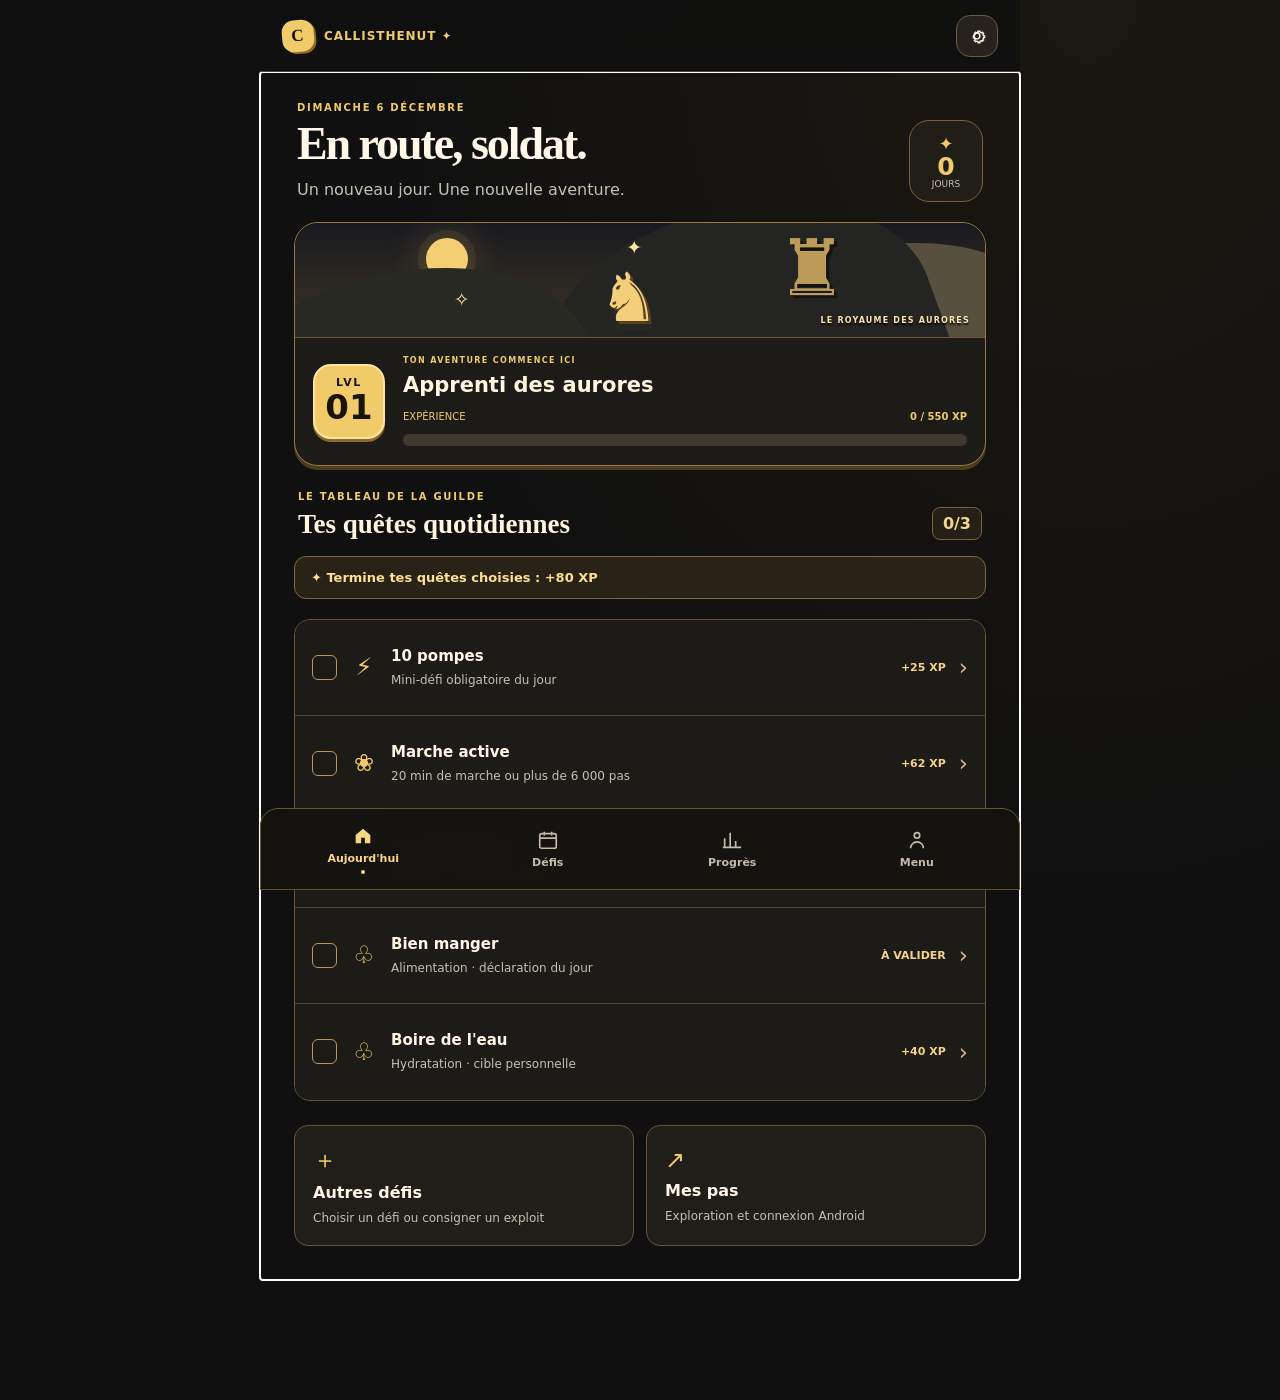
==== commit 372f6fad: "fix some fixes" ====
--- a/index.html
+++ b/index.html
@@ -8,8 +8,8 @@
   <title>Callisthenut</title>
   <link rel="manifest" href="manifest.webmanifest">
   <link rel="icon" href="icon.svg" type="image/svg+xml">
-  <link rel="stylesheet" href="styles.css?v=30">
-  <link rel="stylesheet" href="theme.css?v=30">
+  <link rel="stylesheet" href="styles.css?v=31">
+  <link rel="stylesheet" href="theme.css?v=31">
 </head>
 <body>
   <div class="app-shell">
@@ -68,7 +68,7 @@
           <div class="cindy-actions"><button class="kettlebell-start primary" id="startKettlebellClassic"><span>Essentiel</span><small>18 MIN</small></button><button class="kettlebell-start" id="startKettlebellBeginner"><span>Initiation</span><small>15 MIN</small></button></div>
         </section>
 
-</div><section id="outdoorChallenge" class="challenge-guide" hidden><h2>À toi de jouer</h2><p id="challengeActionDescription"></p><p class="field-help">La validation est déclarative. Termine l’activité décrite avant de valider ce défi.</p></section><section id="bedtimeChallenge" class="challenge-guide manual-activity" hidden><h2>Déclarer mon coucher</h2><p>Aucune heure de lever à renseigner : déclare simplement ton coucher pour valider le défi au plus tard à minuit.</p><form id="bedtimeForm"><label>Soir concerné<input id="sleepNight" type="date" required></label><label>Date et heure réelles du coucher<input id="sleepActual" type="datetime-local" required></label><p class="field-help">Exemple : pour le soir du 8, un coucher à 00:30 se déclare le 9 à 00:30. Chaque nuit couvre le soir choisi jusqu’au lendemain avant midi. Tu peux renseigner aujourd’hui ou hier, après ton coucher. Une déclaration définitive par nuit.</p><p class="field-help">+40 XP et défi validé pour un coucher jusqu’à minuit inclus ; −10 XP seulement après minuit, sans passer sous zéro. Aucune pénalité si tu ne renseignes rien. Ce défi est indépendant du bonus des autres quêtes du jour.</p><p id="bedtimeError" role="alert"></p><button id="saveBedtime" class="primary-button floating-challenge-action">Enregistrer mon coucher</button></form><p id="bedtimeResult" role="status"></p></section><section id="nutritionChallenge" class="challenge-guide" hidden><h2>Ma journée</h2><p>Si tu as mangé sans excès aujourd’hui, valide ce défi. En cas d’excès, laisse simplement la case vide.</p><button id="validateNutrition" class="primary-button floating-challenge-action">J’ai mangé sans excès : valider</button><button id="clearNutrition" class="secondary-button">J’ai fait des excès : laisser la case vide</button><p id="nutritionResult" role="status"></p></section><button class="primary-button floating-challenge-action" id="completeChallenge">J’ai terminé ce défi ✦</button><p class="challenge-complete" id="challengeCompleteMessage" role="status"></p></section>
+</div><section id="outdoorChallenge" class="challenge-guide" hidden><h2>À toi de jouer</h2><p id="challengeActionDescription"></p><p class="field-help">La validation est déclarative. Termine l’activité décrite avant de valider ce défi.</p></section><section id="bedtimeChallenge" class="challenge-guide manual-activity" hidden><h2>Déclarer mon coucher</h2><p>Aucune heure de lever à renseigner : déclare simplement ton coucher pour valider le défi au plus tard à minuit.</p><form id="bedtimeForm"><p>La date et l’heure du clic sont enregistrées automatiquement. Avant midi, le coucher est rattaché à la nuit précédente. Une seule validation par nuit.</p><p class="field-help">+40 XP et défi validé pour un coucher jusqu’à minuit inclus ; −10 XP seulement après minuit, sans passer sous zéro. Aucune pénalité si tu ne renseignes rien. Ce défi est indépendant du bonus des autres quêtes du jour.</p><p id="bedtimeError" role="alert"></p><button id="saveBedtime" class="primary-button floating-challenge-action">Valider mon coucher</button></form><p id="bedtimeResult" role="status"></p></section><section id="nutritionChallenge" class="challenge-guide" hidden><h2>Ma journée</h2><p>Si tu as mangé sans excès aujourd’hui, valide ce défi. En cas d’excès, laisse simplement la case vide.</p><button id="validateNutrition" class="primary-button floating-challenge-action">J’ai mangé sans excès : valider</button><button id="clearNutrition" class="secondary-button">J’ai fait des excès : laisser la case vide</button><p id="nutritionResult" role="status"></p></section><button class="primary-button floating-challenge-action" id="completeChallenge">J’ai terminé ce défi ✦</button><p class="challenge-complete" id="challengeCompleteMessage" role="status"></p></section>
       <section class="view" id="stepsView" data-view="steps"><button class="back-link" data-screen="today">← Accueil</button><div class="page-heading"><p class="eyebrow">EXPLORATION</p><h1>Mes pas</h1><p>Chaque déplacement fait avancer ton aventure.</p></div>        <section class="steps-card section-block" aria-labelledby="stepsTitle"><p class="eyebrow">EXPLORATION QUOTIDIENNE</p><h2 id="stepsTitle">Chaque pas est une aventure</h2><div class="steps-total"><strong id="stepCount">0</strong><span id="stepTargetLabel">/ 6 000 pas</span></div><progress id="stepProgress" max="100" value="0" aria-label="Objectif de pas quotidien"></progress><p id="stepSource"></p><button id="claimStepXp" class="primary-button" disabled>Prochain palier : 1 000 pas</button><p class="field-help">10 XP par tranche de 1 000 pas · maximum 60 XP/jour. Objectif personnel, ajustable ci-dessous. Au-delà de 6 000 pas, le défi Marche active est validé automatiquement (+45 XP, une fois par jour).</p><details><summary>Mes pas et ma connexion Android</summary><p id="healthConnection"></p><div class="health-actions"><button type="button" id="syncHealth" class="secondary-button">Connecter / synchroniser Health Connect</button><button type="button" id="disconnectHealth" class="secondary-button">Désactiver la synchronisation</button></div><p id="healthStatus" role="status" aria-live="polite"></p><p class="field-help">Lecture des pas uniquement, après ton autorisation. Active le partage vers Health Connect dans ton application de santé compatible. Les données restent sur cet appareil. La synchronisation a lieu quand l’application Android est ouverte.</p><form id="manualStepsForm" class="compact-form"><label>Total de pas aujourd’hui<input name="manualSteps" type="number" min="0" max="200000" step="1" required placeholder="Ex. 4250"></label><button class="secondary-button">Enregistrer le total</button></form><p class="field-help">Saisis un total, pas des pas supplémentaires. Une synchronisation remplacera la saisie manuelle ; les deux sources ne sont jamais additionnées.</p><form id="stepGoalForm" class="compact-form"><label>Mon objectif quotidien<input name="stepGoal" type="number" min="1000" max="30000" step="1" required placeholder="Ex. 6000"></label><button class="secondary-button">Modifier l’objectif</button></form><h3>Les 7 derniers jours renseignés</h3><div id="recentSteps"></div></details></section>
 </section>
       <section class="view" id="manualView" data-view="manual"><button class="back-link" data-screen="activities">← Défis</button><div class="page-heading"><p class="eyebrow">JOURNAL LIBRE</p><h1>Un nouvel exploit</h1></div>        <section class="manual-activity section-block"><div class="section-heading"><div><p class="eyebrow">TES EXPLOITS HORS ÉCRAN</p><h2>Ajouter une activité</h2></div></div><p>Natation, escalade, sport collectif, jardinage… Consigne une activité que ton téléphone n’a pas suivie.</p><form id="manualActivityForm"><label>Activité<input name="activityName" maxlength="60" required placeholder="Ex. Natation"></label><div class="activity-fields"><label>Durée en minutes<input name="activityMinutes" type="number" min="1" max="1440" step="0.1" required placeholder="30"></label><label>Intensité<select name="activityIntensity"><option value="2.5">Douce</option><option value="5" selected>Modérée</option><option value="8">Soutenue</option></select></label></div><label>Calories dépensées (facultatif)<input name="activityCalories" type="number" min="0" max="10000" step="1" placeholder="Laisser vide pour estimer"></label><p class="field-help">Sans calories renseignées, estimation selon ton poids, la durée et l’intensité. Saisis chaque activité une seule fois : les séances et quêtes déjà validées sont dans ton historique. Ces activités libres ne valident pas une quête du jour.</p><p id="activityError" role="alert"></p><button class="primary-button">Enregistrer mon exploit ✦</button></form></section>
@@ -190,9 +190,9 @@
   </dialog>
   <dialog id="questSuccess" class="quest-success"><div class="victory-star" aria-hidden="true">✦</div><p class="eyebrow">VICTOIRE !</p><h2 id="questRewardTitle"></h2><strong id="questReward" class="xp-reward"></strong><p id="questRewardDetail"></p><p id="questLevelUp"></p><div class="reward-experience" id="questXpAnimation" hidden><div class="reward-xp-heading"><strong id="questAnimatedLevel">LVL 01</strong><span id="questAnimatedXpLabel"></span></div><div class="reward-bar"><progress id="questAnimatedXp" max="100" value="0" aria-label="Expérience gagnée vers le prochain niveau"></progress><span class="xp-shine" aria-hidden="true"></span></div><p class="level-celebration" id="questLevelCelebration" role="status" aria-live="polite" hidden></p></div><button id="closeQuestSuccess" class="primary-button">Revenir aux défis →</button></dialog>
   <div class="toast" id="toast" role="status"></div>
-  <script src="exercise-catalog.js?v=30"></script>
-  <script src="workout-planner.js?v=30"></script>
-  <script src="app.js?v=30"></script>
-  <script src="health.js?v=30"></script>
+  <script src="exercise-catalog.js?v=31"></script>
+  <script src="workout-planner.js?v=31"></script>
+  <script src="app.js?v=31"></script>
+  <script src="health.js?v=31"></script>
 </body>
 </html>
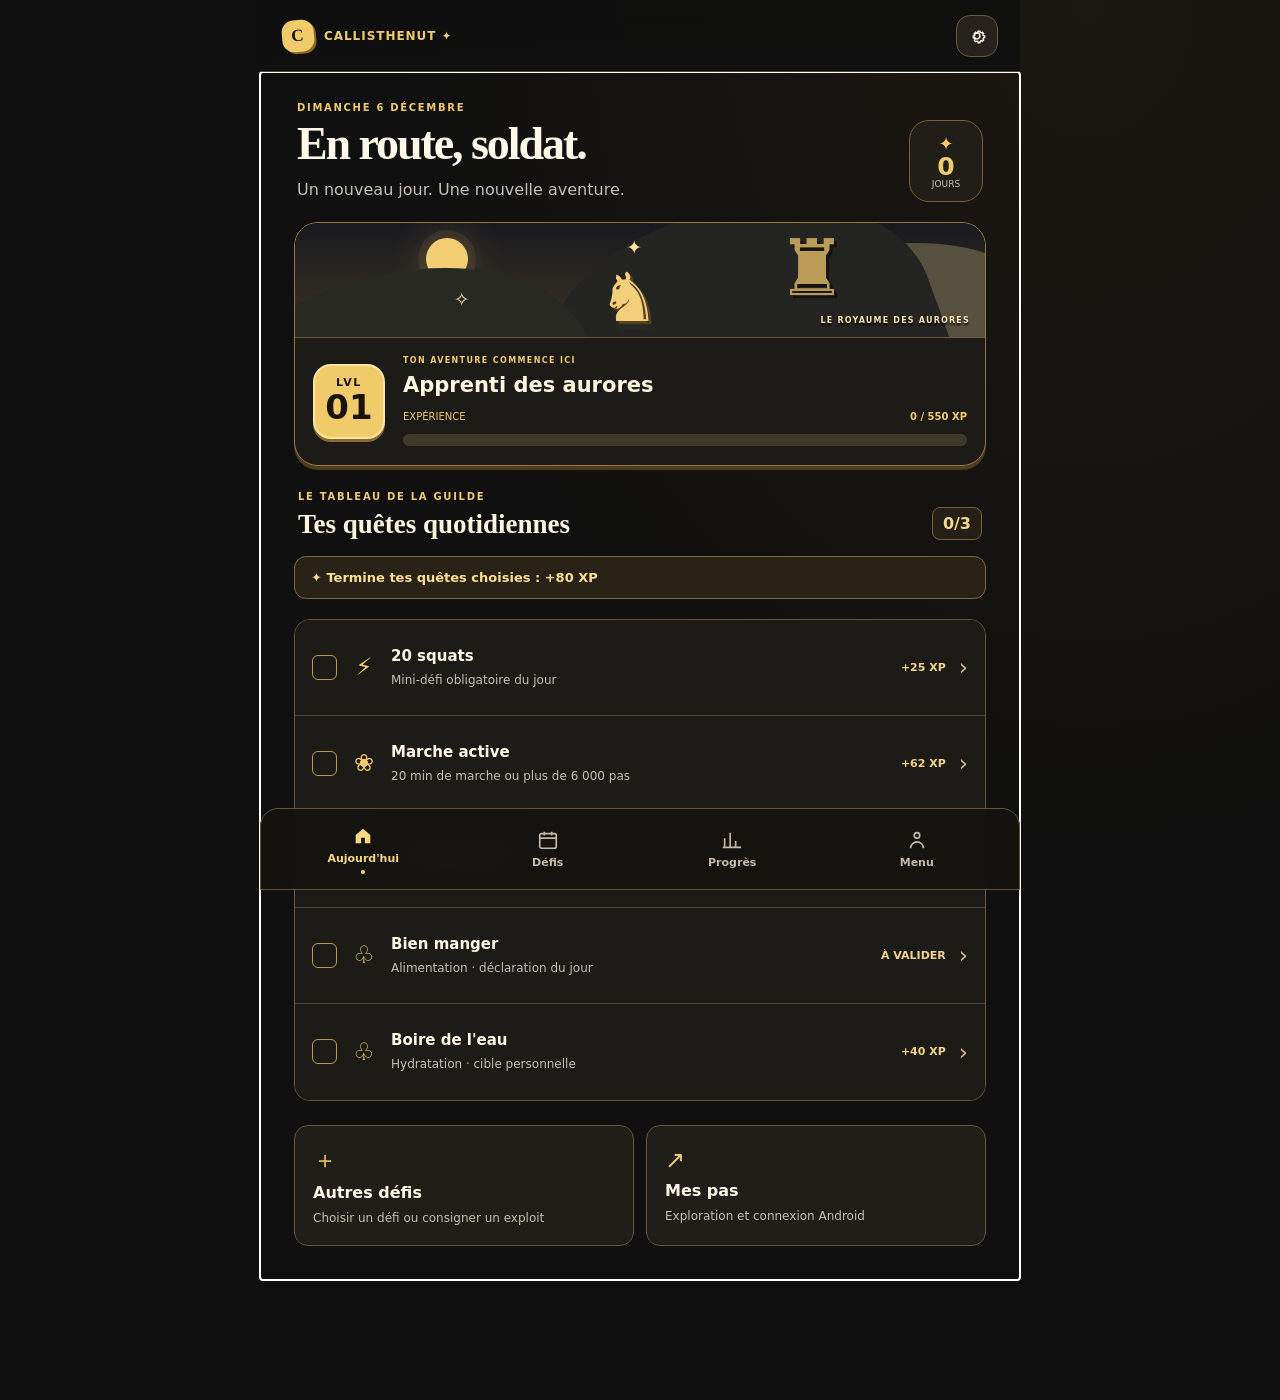
==== commit 9e40d270: "add mass history" ====
--- a/index.html
+++ b/index.html
@@ -8,8 +8,8 @@
   <title>Callisthenut</title>
   <link rel="manifest" href="manifest.webmanifest">
   <link rel="icon" href="icon.svg" type="image/svg+xml">
-  <link rel="stylesheet" href="styles.css?v=31">
-  <link rel="stylesheet" href="theme.css?v=31">
+  <link rel="stylesheet" href="styles.css?v=32">
+  <link rel="stylesheet" href="theme.css?v=32">
 </head>
 <body>
   <div class="app-shell">
@@ -89,6 +89,14 @@
           <article class="stat-card"><small>MINUTES</small><strong id="totalMinutes">0</strong><p>en mouvement</p></article>
           <article class="stat-card"><small>ÉNERGIE ESTIMÉE</small><strong id="totalCalories">0</strong><p>kcal brûlées</p></article>
         </div>
+        <section class="section-block weight-card" aria-labelledby="weightTitle">
+          <p class="eyebrow">SUIVI PERSONNEL</p><h2 id="weightTitle">Poids</h2>
+          <p id="weightSummary" aria-live="polite"></p>
+          <form id="weightForm" class="compact-form"><label>Date<input id="weightDate" type="date" required></label><label>Poids (kg)<input id="weightMeasure" type="number" min="35" max="250" step="0.1" inputmode="decimal" placeholder="Ex. 70,5" required></label><button class="primary-button">Enregistrer</button></form>
+          <p class="field-help">Une mesure par jour : une nouvelle saisie à la même date remplace la précédente. La mesure la plus récente sert à estimer les calories.</p>
+          <p id="weightError" role="alert"></p><div id="weightChart"></div>
+          <details id="weightHistory"><summary>Historique des mesures</summary><div id="weightEntries"></div></details>
+        </section>
         <section class="section-block"><div class="section-heading"><div><p class="eyebrow">4 DERNIÈRES SEMAINES</p><h2>Régularité</h2></div></div><div class="activity-grid" id="activityGrid"></div></section>
         <section class="section-block"><div class="section-heading"><div><p class="eyebrow">DERNIÈRES MISSIONS</p><h2>Historique</h2></div></div><div class="history-list" id="historyList"></div></section>
       </section>
@@ -190,9 +198,9 @@
   </dialog>
   <dialog id="questSuccess" class="quest-success"><div class="victory-star" aria-hidden="true">✦</div><p class="eyebrow">VICTOIRE !</p><h2 id="questRewardTitle"></h2><strong id="questReward" class="xp-reward"></strong><p id="questRewardDetail"></p><p id="questLevelUp"></p><div class="reward-experience" id="questXpAnimation" hidden><div class="reward-xp-heading"><strong id="questAnimatedLevel">LVL 01</strong><span id="questAnimatedXpLabel"></span></div><div class="reward-bar"><progress id="questAnimatedXp" max="100" value="0" aria-label="Expérience gagnée vers le prochain niveau"></progress><span class="xp-shine" aria-hidden="true"></span></div><p class="level-celebration" id="questLevelCelebration" role="status" aria-live="polite" hidden></p></div><button id="closeQuestSuccess" class="primary-button">Revenir aux défis →</button></dialog>
   <div class="toast" id="toast" role="status"></div>
-  <script src="exercise-catalog.js?v=31"></script>
-  <script src="workout-planner.js?v=31"></script>
-  <script src="app.js?v=31"></script>
-  <script src="health.js?v=31"></script>
+  <script src="exercise-catalog.js?v=32"></script>
+  <script src="workout-planner.js?v=32"></script>
+  <script src="app.js?v=32"></script>
+  <script src="health.js?v=32"></script>
 </body>
 </html>
--- a/theme.css
+++ b/theme.css
@@ -100,4 +100,5 @@
 #challengeView.active{animation:none}
 #challengeView .floating-challenge-action{position:fixed;z-index:26;left:50%;transform:translateX(-50%);bottom:calc(var(--app-safe-bottom) + var(--nav-lift) + 94px);width:min(calc(100% - 40px),692px);min-height:58px;height:auto;margin:0;padding:15px 18px;justify-content:center;line-height:1.4;text-align:center;box-shadow:0 3px 0 #806123,0 0 0 8px #111111ed,0 12px 35px #0009}
 html{scroll-padding-bottom:calc(190px + var(--app-safe-bottom) + var(--nav-lift))}
+.weight-card .compact-form{display:flex;flex-wrap:wrap;align-items:end;gap:12px}.weight-card label{flex:1;min-width:140px}.weight-card button{min-height:48px}.weight-card svg{display:block;width:100%;height:auto;margin:20px 0;color:var(--gold)}.weight-card svg text{fill:var(--muted);font-size:13px}.weight-grid{stroke:var(--line);stroke-dasharray:4 4}.weight-line{fill:none;stroke:var(--gold);stroke-width:3;stroke-linejoin:round}.weight-card circle{fill:var(--gold);stroke:var(--card);stroke-width:2}#weightError{color:#ffb7b7}.weight-card summary{cursor:pointer;padding:12px 0}
 @media(max-width:420px){#challengeView .floating-challenge-action{width:calc(100% - 32px);font-size:14px}}
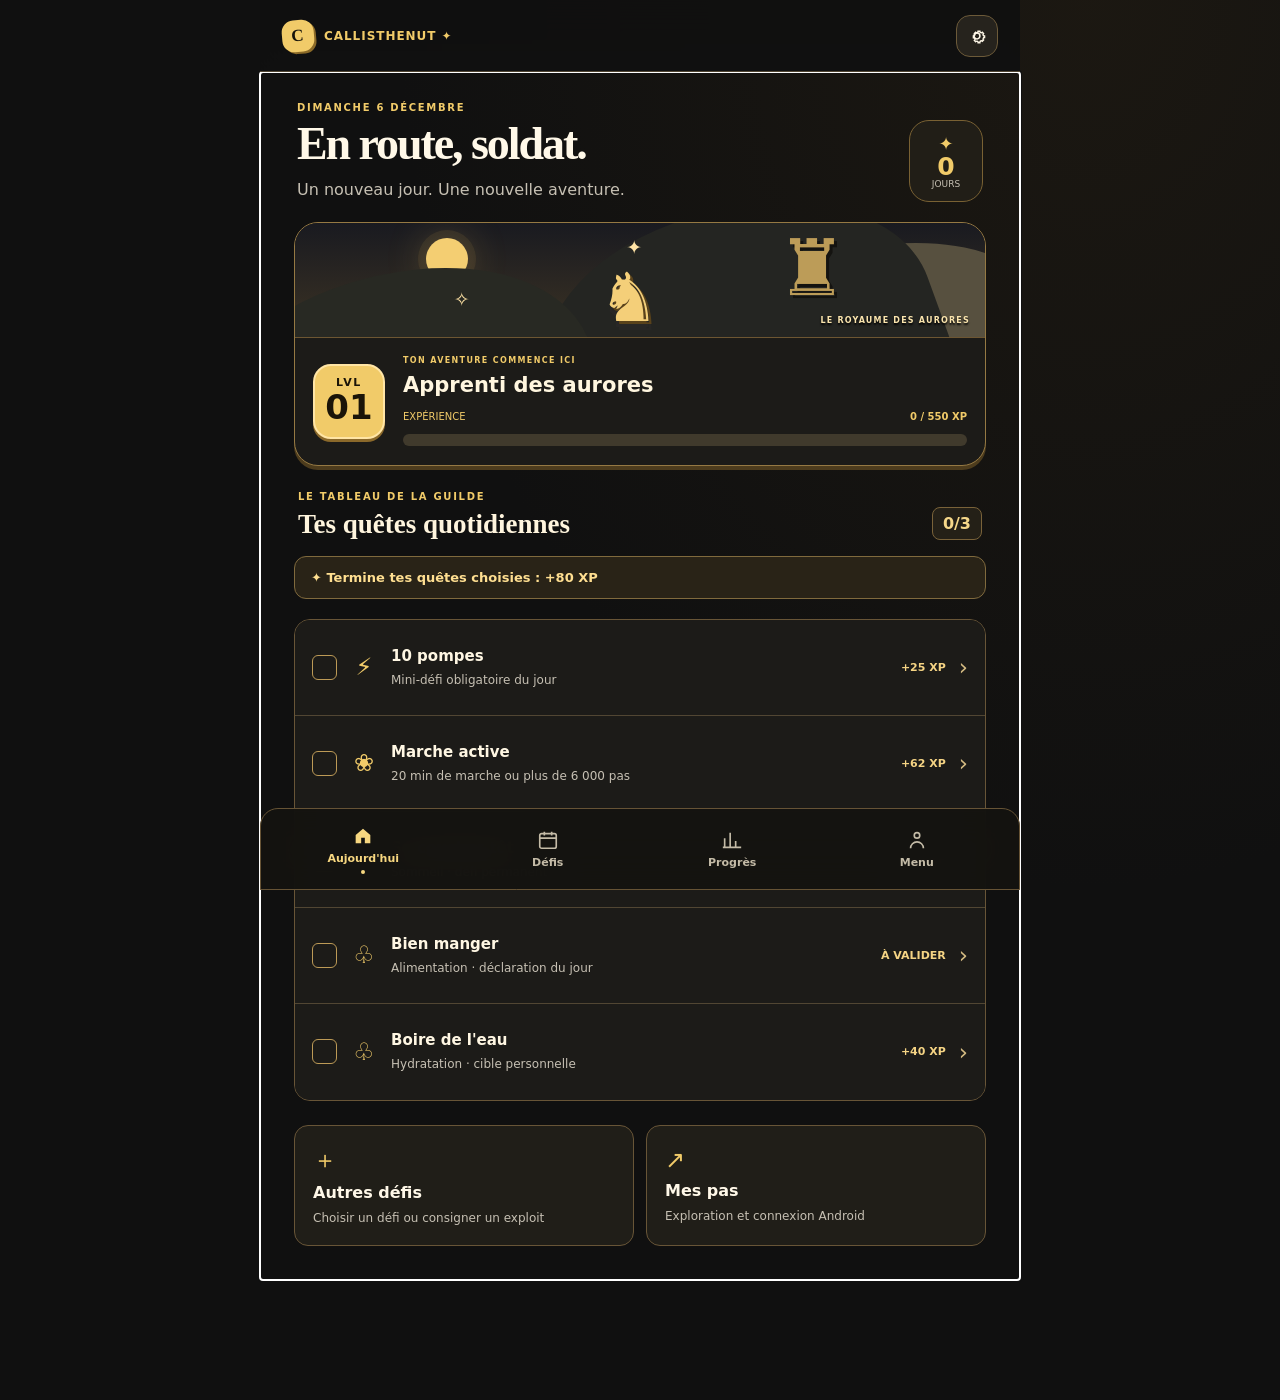
==== commit e47d5780: "add drink feature" ====
--- a/index.html
+++ b/index.html
@@ -8,8 +8,8 @@
   <title>Callisthenut</title>
   <link rel="manifest" href="manifest.webmanifest">
   <link rel="icon" href="icon.svg" type="image/svg+xml">
-  <link rel="stylesheet" href="styles.css?v=32">
-  <link rel="stylesheet" href="theme.css?v=32">
+  <link rel="stylesheet" href="styles.css?v=33">
+  <link rel="stylesheet" href="theme.css?v=33">
 </head>
 <body>
   <div class="app-shell">
@@ -68,7 +68,7 @@
           <div class="cindy-actions"><button class="kettlebell-start primary" id="startKettlebellClassic"><span>Essentiel</span><small>18 MIN</small></button><button class="kettlebell-start" id="startKettlebellBeginner"><span>Initiation</span><small>15 MIN</small></button></div>
         </section>
 
-</div><section id="outdoorChallenge" class="challenge-guide" hidden><h2>À toi de jouer</h2><p id="challengeActionDescription"></p><p class="field-help">La validation est déclarative. Termine l’activité décrite avant de valider ce défi.</p></section><section id="bedtimeChallenge" class="challenge-guide manual-activity" hidden><h2>Déclarer mon coucher</h2><p>Aucune heure de lever à renseigner : déclare simplement ton coucher pour valider le défi au plus tard à minuit.</p><form id="bedtimeForm"><p>La date et l’heure du clic sont enregistrées automatiquement. Avant midi, le coucher est rattaché à la nuit précédente. Une seule validation par nuit.</p><p class="field-help">+40 XP et défi validé pour un coucher jusqu’à minuit inclus ; −10 XP seulement après minuit, sans passer sous zéro. Aucune pénalité si tu ne renseignes rien. Ce défi est indépendant du bonus des autres quêtes du jour.</p><p id="bedtimeError" role="alert"></p><button id="saveBedtime" class="primary-button floating-challenge-action">Valider mon coucher</button></form><p id="bedtimeResult" role="status"></p></section><section id="nutritionChallenge" class="challenge-guide" hidden><h2>Ma journée</h2><p>Si tu as mangé sans excès aujourd’hui, valide ce défi. En cas d’excès, laisse simplement la case vide.</p><button id="validateNutrition" class="primary-button floating-challenge-action">J’ai mangé sans excès : valider</button><button id="clearNutrition" class="secondary-button">J’ai fait des excès : laisser la case vide</button><p id="nutritionResult" role="status"></p></section><button class="primary-button floating-challenge-action" id="completeChallenge">J’ai terminé ce défi ✦</button><p class="challenge-complete" id="challengeCompleteMessage" role="status"></p></section>
+</div><section id="outdoorChallenge" class="challenge-guide" hidden><h2>À toi de jouer</h2><p id="challengeActionDescription"></p><p class="field-help">La validation est déclarative. Termine l’activité décrite avant de valider ce défi.</p></section><section id="bedtimeChallenge" class="challenge-guide manual-activity" hidden><h2>Déclarer mon coucher</h2><p>Aucune heure de lever à renseigner : déclare simplement ton coucher pour valider le défi au plus tard à minuit.</p><form id="bedtimeForm"><p>La date et l’heure du clic sont enregistrées automatiquement. Avant midi, le coucher est rattaché à la nuit précédente. Une seule validation par nuit.</p><p class="field-help">+40 XP et défi validé pour un coucher jusqu’à minuit inclus ; −10 XP seulement après minuit, sans passer sous zéro. Aucune pénalité si tu ne renseignes rien. Ce défi est indépendant du bonus des autres quêtes du jour.</p><p id="bedtimeError" role="alert"></p><button id="saveBedtime" class="primary-button floating-challenge-action">Valider mon coucher</button></form><p id="bedtimeResult" role="status"></p></section><section id="waterChallenge" class="challenge-guide" hidden aria-labelledby="waterTitle"><h2 id="waterTitle">Mes verres d?eau</h2><p>Clique sur un verre apr?s avoir bu 15 cl. Les 10 verres compl?tent ton d?fi du jour.</p><p id="waterCounter" class="water-counter" role="status" aria-live="polite"></p><div id="waterGlasses" class="water-glasses" role="group" aria-label="Les 10 verres du jour"></div><p class="field-help">Ton compteur est enregistr? sur cet appareil et repart ? z?ro chaque jour.</p></section><section id="nutritionChallenge" class="challenge-guide" hidden><h2>Ma journée</h2><p>Si tu as mangé sans excès aujourd’hui, valide ce défi. En cas d’excès, laisse simplement la case vide.</p><button id="validateNutrition" class="primary-button floating-challenge-action">J’ai mangé sans excès : valider</button><button id="clearNutrition" class="secondary-button">J’ai fait des excès : laisser la case vide</button><p id="nutritionResult" role="status"></p></section><button class="primary-button floating-challenge-action" id="completeChallenge">J’ai terminé ce défi ✦</button><p class="challenge-complete" id="challengeCompleteMessage" role="status"></p></section>
       <section class="view" id="stepsView" data-view="steps"><button class="back-link" data-screen="today">← Accueil</button><div class="page-heading"><p class="eyebrow">EXPLORATION</p><h1>Mes pas</h1><p>Chaque déplacement fait avancer ton aventure.</p></div>        <section class="steps-card section-block" aria-labelledby="stepsTitle"><p class="eyebrow">EXPLORATION QUOTIDIENNE</p><h2 id="stepsTitle">Chaque pas est une aventure</h2><div class="steps-total"><strong id="stepCount">0</strong><span id="stepTargetLabel">/ 6 000 pas</span></div><progress id="stepProgress" max="100" value="0" aria-label="Objectif de pas quotidien"></progress><p id="stepSource"></p><button id="claimStepXp" class="primary-button" disabled>Prochain palier : 1 000 pas</button><p class="field-help">10 XP par tranche de 1 000 pas · maximum 60 XP/jour. Objectif personnel, ajustable ci-dessous. Au-delà de 6 000 pas, le défi Marche active est validé automatiquement (+45 XP, une fois par jour).</p><details><summary>Mes pas et ma connexion Android</summary><p id="healthConnection"></p><div class="health-actions"><button type="button" id="syncHealth" class="secondary-button">Connecter / synchroniser Health Connect</button><button type="button" id="disconnectHealth" class="secondary-button">Désactiver la synchronisation</button></div><p id="healthStatus" role="status" aria-live="polite"></p><p class="field-help">Lecture des pas uniquement, après ton autorisation. Active le partage vers Health Connect dans ton application de santé compatible. Les données restent sur cet appareil. La synchronisation a lieu quand l’application Android est ouverte.</p><form id="manualStepsForm" class="compact-form"><label>Total de pas aujourd’hui<input name="manualSteps" type="number" min="0" max="200000" step="1" required placeholder="Ex. 4250"></label><button class="secondary-button">Enregistrer le total</button></form><p class="field-help">Saisis un total, pas des pas supplémentaires. Une synchronisation remplacera la saisie manuelle ; les deux sources ne sont jamais additionnées.</p><form id="stepGoalForm" class="compact-form"><label>Mon objectif quotidien<input name="stepGoal" type="number" min="1000" max="30000" step="1" required placeholder="Ex. 6000"></label><button class="secondary-button">Modifier l’objectif</button></form><h3>Les 7 derniers jours renseignés</h3><div id="recentSteps"></div></details></section>
 </section>
       <section class="view" id="manualView" data-view="manual"><button class="back-link" data-screen="activities">← Défis</button><div class="page-heading"><p class="eyebrow">JOURNAL LIBRE</p><h1>Un nouvel exploit</h1></div>        <section class="manual-activity section-block"><div class="section-heading"><div><p class="eyebrow">TES EXPLOITS HORS ÉCRAN</p><h2>Ajouter une activité</h2></div></div><p>Natation, escalade, sport collectif, jardinage… Consigne une activité que ton téléphone n’a pas suivie.</p><form id="manualActivityForm"><label>Activité<input name="activityName" maxlength="60" required placeholder="Ex. Natation"></label><div class="activity-fields"><label>Durée en minutes<input name="activityMinutes" type="number" min="1" max="1440" step="0.1" required placeholder="30"></label><label>Intensité<select name="activityIntensity"><option value="2.5">Douce</option><option value="5" selected>Modérée</option><option value="8">Soutenue</option></select></label></div><label>Calories dépensées (facultatif)<input name="activityCalories" type="number" min="0" max="10000" step="1" placeholder="Laisser vide pour estimer"></label><p class="field-help">Sans calories renseignées, estimation selon ton poids, la durée et l’intensité. Saisis chaque activité une seule fois : les séances et quêtes déjà validées sont dans ton historique. Ces activités libres ne valident pas une quête du jour.</p><p id="activityError" role="alert"></p><button class="primary-button">Enregistrer mon exploit ✦</button></form></section>
@@ -198,9 +198,9 @@
   </dialog>
   <dialog id="questSuccess" class="quest-success"><div class="victory-star" aria-hidden="true">✦</div><p class="eyebrow">VICTOIRE !</p><h2 id="questRewardTitle"></h2><strong id="questReward" class="xp-reward"></strong><p id="questRewardDetail"></p><p id="questLevelUp"></p><div class="reward-experience" id="questXpAnimation" hidden><div class="reward-xp-heading"><strong id="questAnimatedLevel">LVL 01</strong><span id="questAnimatedXpLabel"></span></div><div class="reward-bar"><progress id="questAnimatedXp" max="100" value="0" aria-label="Expérience gagnée vers le prochain niveau"></progress><span class="xp-shine" aria-hidden="true"></span></div><p class="level-celebration" id="questLevelCelebration" role="status" aria-live="polite" hidden></p></div><button id="closeQuestSuccess" class="primary-button">Revenir aux défis →</button></dialog>
   <div class="toast" id="toast" role="status"></div>
-  <script src="exercise-catalog.js?v=32"></script>
-  <script src="workout-planner.js?v=32"></script>
-  <script src="app.js?v=32"></script>
-  <script src="health.js?v=32"></script>
+  <script src="exercise-catalog.js?v=33"></script>
+  <script src="workout-planner.js?v=33"></script>
+  <script src="app.js?v=33"></script>
+  <script src="health.js?v=33"></script>
 </body>
 </html>
--- a/theme.css
+++ b/theme.css
@@ -94,6 +94,7 @@
 @keyframes levelGold{0%{filter:brightness(1)}45%{filter:brightness(1.7);text-shadow:0 0 18px #f5d47a}100%{filter:brightness(1)}}
 @media(prefers-reduced-motion:reduce){.reward-experience *{animation:none!important;transition:none!important}.xp-shine{display:none!important}}
 #nutritionChallenge button{margin-top:16px}#nutritionResult{color:#ffe2a1;margin-top:20px}
+.water-counter{font-size:20px;font-weight:800;color:var(--gold);font-variant-numeric:tabular-nums}.water-glasses{display:grid;grid-template-columns:repeat(5,minmax(0,1fr));gap:18px 10px;margin:28px 0}.water-glass{display:flex;flex-direction:column;align-items:center;gap:10px;min-height:116px;padding:8px 2px;background:transparent;border:1px solid transparent;border-radius:12px;color:var(--muted);cursor:pointer}.water-glass:focus-visible{outline:2px solid var(--gold);outline-offset:3px}.water-glass:hover:not(:disabled){background:#f1cb6910;border-color:var(--line)}.water-glass:disabled{opacity:1;cursor:default}.glass-vessel{position:relative;display:block;width:48px;height:65px;overflow:hidden;border:2px solid #c6c0b380;border-top:3px solid #fff8e8b0;border-radius:4px 4px 12px 12px;transform:perspective(100px) rotateX(-8deg);background:#ffffff08}.glass-water{position:absolute;inset:10px 0 0;background:linear-gradient(110deg,#b78325,#ffe6a0 55%,#e8b647);transform:translateY(110%);border-top:3px solid #fff0bd;border-radius:40% 35% 0 0 / 5px 5px 0 0}.is-full .glass-water{transform:translateY(0)}.just-filled .glass-water{animation:fillGoldenGlass .65s ease-out both}.glass-shine{position:absolute;left:7px;top:7px;bottom:9px;width:4px;border-radius:5px;background:#ffffff35}.is-full .glass-vessel{border-color:var(--gold);box-shadow:0 0 16px #f1cb691a}.glass-label{font-size:14px;font-weight:700}.glass-label small{display:block;font-size:11px;font-weight:400;margin-top:3px}.is-full .glass-label{color:var(--gold)}@keyframes fillGoldenGlass{from{transform:translateY(110%)}to{transform:translateY(0)}}@media(max-width:380px){.water-glasses{gap:12px 3px}.glass-vessel{width:39px;height:58px}}@media(prefers-reduced-motion:reduce){.just-filled .glass-water{animation:none}}
 
 /* Keep validation above app navigation and Android's reserved bottom space. */
 #challengeView{padding-bottom:120px}
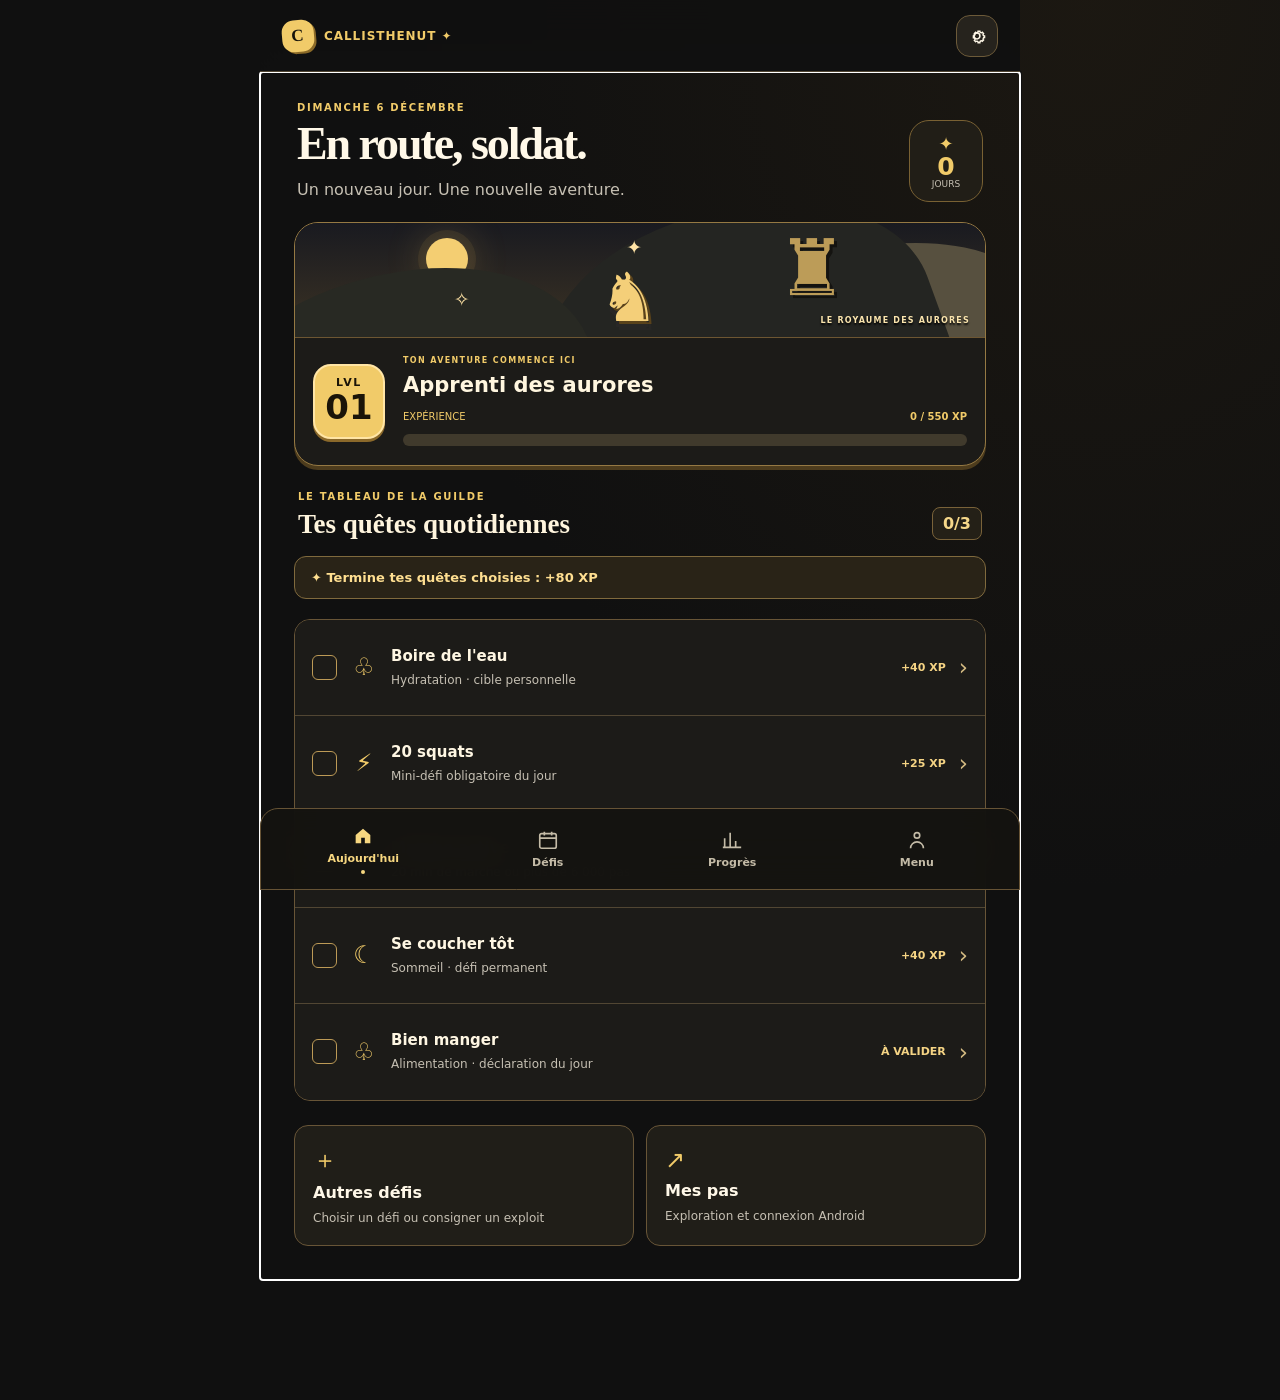
==== commit bb56d346: "improve design and ergo" ====
--- a/index.html
+++ b/index.html
@@ -8,8 +8,8 @@
   <title>Callisthenut</title>
   <link rel="manifest" href="manifest.webmanifest">
   <link rel="icon" href="icon.svg" type="image/svg+xml">
-  <link rel="stylesheet" href="styles.css?v=33">
-  <link rel="stylesheet" href="theme.css?v=33">
+  <link rel="stylesheet" href="styles.css?v=34">
+  <link rel="stylesheet" href="theme.css?v=34">
 </head>
 <body>
   <div class="app-shell">
@@ -40,7 +40,7 @@
       </section>
 
       <section class="view" id="activitiesView" data-view="activities"><div class="page-heading"><p class="eyebrow">LES PORTES DE LA GUILDE</p><h1>Tes défis</h1><p>Choisis ton prochain défi ou consigne une activité libre.</p></div><div class="section-heading"><h2>Composer ma journée</h2></div><details class="quest-settings"><summary>Choisir mes quêtes du jour</summary><p>À choisir avant ta première validation. Le mini-défi quotidien (10 pompes ou 20 squats) est tiré au sort et reste obligatoire. Chaque quête choisie manquée coûte 10 XP le lendemain (sauf les défis permanents : leurs malus sont uniquement déclaratifs), au maximum 30 XP par journée planifiée. Les jours sans plan sont libres.</p><div id="questChoices"></div></details><div id="activityCategories" class="goal-list"></div><div class="category-links"><button class="menu-row" data-screen="manual"><span class="menu-row-icon">＋</span><span><strong>Activité libre</strong><small>Natation, escalade, sport collectif…</small></span><b>›</b></button><button class="menu-row" data-screen="steps"><span class="menu-row-icon">↗</span><span><strong>Pas et santé Android</strong><small>Objectif quotidien et synchronisation</small></span><b>›</b></button><button class="menu-row" data-screen="plan"><span class="menu-row-icon">▤</span><span><strong>Planning et exercices</strong><small>Programme de la semaine et bibliothèque</small></span><b>›</b></button></div></section>
-      <section class="view" id="challengeView" data-view="challenge"><button class="back-link" data-screen="today">← Défis du jour</button><div class="challenge-heading"><span id="challengeIcon" aria-hidden="true"></span><p class="eyebrow" id="challengeStatus"></p><h1 id="challengeTitle"></h1><p id="challengeDescription"></p></div><div class="challenge-metrics" id="challengeMetrics"><div><small>OBJECTIF</small><strong id="challengeTarget"></strong></div><div><small>RÉCOMPENSE</small><strong id="challengeXp"></strong></div><div><small>ÉNERGIE ESTIMÉE</small><strong id="challengeCalories"></strong></div></div><section class="challenge-guide"><h2>Ta mission</h2><ol id="challengeInstructions"></ol></section><section id="challengeDurationSection" class="challenge-guide manual-activity" hidden><h2>La durée de mon défi</h2><label for="challengeDuration">Durée réalisée, en minutes</label><input id="challengeDuration" type="number" min="1" max="1440" step="0.1" inputmode="decimal" required aria-describedby="challengeDurationMinimum challengeDurationError"><p id="challengeDurationMinimum" class="field-help"></p><div id="shadowBoxingOptions" hidden><label for="shadowMode">Type de séance</label><select id="shadowMode"><option value="fitxr">Boxe VR · FitXR (référence personnelle)</option><option value="classic">Shadow boxing classique</option></select><label for="shadowCalories">Calories indiquées par FitXR ou ton application (facultatif)</label><input id="shadowCalories" type="number" min="0" max="10000" step="1" inputmode="numeric" placeholder="Ex. 456 pour ta séance de 45 min"><p class="field-help">Si tu saisis un total, il est utilisé tel quel pour cette séance et ne change pas quand tu modifies la durée. Mets-le à jour selon le récapitulatif de FitXR. Sans saisie, le profil VR utilise ta référence 456 kcal / 45 min ; les squats sont déjà inclus.</p><p id="shadowCaloriesSource" class="field-help"></p></div><p class="field-help">Les calories estimées augmentent avec la durée. La récompense de quête augmente aussi, jusqu’à 120 XP de base, auxquels s’ajoutent au maximum 100 XP liés aux calories. Le bonus de journée reste unique. Chaque défi ne peut être validé qu’une fois par jour.</p><p id="challengeDurationError" role="alert"></p></section><div id="workoutChallenge" hidden>        <div class="section-heading workout-choice-heading"><div><p class="eyebrow">CHOISIS TA MISSION</p><h2>Entraînement du jour</h2></div></div>
+      <section class="view" id="challengeView" data-view="challenge"><button class="back-link" data-screen="today">← Défis du jour</button><div class="challenge-heading"><span id="challengeIcon" aria-hidden="true"></span><p class="eyebrow" id="challengeStatus"></p><h1 id="challengeTitle"></h1></div><section id="challengeDurationSection" class="challenge-guide manual-activity" hidden><h2>La durée de mon défi</h2><label for="challengeDuration">Durée réalisée, en minutes</label><input id="challengeDuration" type="number" min="1" max="1440" step="0.1" inputmode="decimal" required aria-describedby="challengeDurationMinimum challengeDurationError"><p id="challengeDurationMinimum" class="field-help"></p><div id="shadowBoxingOptions" hidden><label for="shadowMode">Type de séance</label><select id="shadowMode"><option value="fitxr">Boxe VR · FitXR (référence personnelle)</option><option value="classic">Shadow boxing classique</option></select><label for="shadowCalories">Calories indiquées par FitXR ou ton application (facultatif)</label><input id="shadowCalories" type="number" min="0" max="10000" step="1" inputmode="numeric" placeholder="Ex. 456 pour ta séance de 45 min"><p class="field-help">Si tu saisis un total, il est utilisé tel quel pour cette séance et ne change pas quand tu modifies la durée. Mets-le à jour selon le récapitulatif de FitXR. Sans saisie, le profil VR utilise ta référence 456 kcal / 45 min ; les squats sont déjà inclus.</p><p id="shadowCaloriesSource" class="field-help"></p></div><p class="field-help">Les calories estimées augmentent avec la durée. La récompense de quête augmente aussi, jusqu’à 120 XP de base, auxquels s’ajoutent au maximum 100 XP liés aux calories. Le bonus de journée reste unique. Chaque défi ne peut être validé qu’une fois par jour.</p><p id="challengeDurationError" role="alert"></p></section><div id="workoutChallenge" hidden>        <div class="section-heading workout-choice-heading"><div><p class="eyebrow">CHOISIS TA MISSION</p><h2>Entraînement du jour</h2></div></div>
         <section class="workout-card" id="todayWorkout">
           <div class="workout-visual" id="heroVisual"></div>
           <div class="workout-overlay">
@@ -68,7 +68,9 @@
           <div class="cindy-actions"><button class="kettlebell-start primary" id="startKettlebellClassic"><span>Essentiel</span><small>18 MIN</small></button><button class="kettlebell-start" id="startKettlebellBeginner"><span>Initiation</span><small>15 MIN</small></button></div>
         </section>
 
-</div><section id="outdoorChallenge" class="challenge-guide" hidden><h2>À toi de jouer</h2><p id="challengeActionDescription"></p><p class="field-help">La validation est déclarative. Termine l’activité décrite avant de valider ce défi.</p></section><section id="bedtimeChallenge" class="challenge-guide manual-activity" hidden><h2>Déclarer mon coucher</h2><p>Aucune heure de lever à renseigner : déclare simplement ton coucher pour valider le défi au plus tard à minuit.</p><form id="bedtimeForm"><p>La date et l’heure du clic sont enregistrées automatiquement. Avant midi, le coucher est rattaché à la nuit précédente. Une seule validation par nuit.</p><p class="field-help">+40 XP et défi validé pour un coucher jusqu’à minuit inclus ; −10 XP seulement après minuit, sans passer sous zéro. Aucune pénalité si tu ne renseignes rien. Ce défi est indépendant du bonus des autres quêtes du jour.</p><p id="bedtimeError" role="alert"></p><button id="saveBedtime" class="primary-button floating-challenge-action">Valider mon coucher</button></form><p id="bedtimeResult" role="status"></p></section><section id="waterChallenge" class="challenge-guide" hidden aria-labelledby="waterTitle"><h2 id="waterTitle">Mes verres d?eau</h2><p>Clique sur un verre apr?s avoir bu 15 cl. Les 10 verres compl?tent ton d?fi du jour.</p><p id="waterCounter" class="water-counter" role="status" aria-live="polite"></p><div id="waterGlasses" class="water-glasses" role="group" aria-label="Les 10 verres du jour"></div><p class="field-help">Ton compteur est enregistr? sur cet appareil et repart ? z?ro chaque jour.</p></section><section id="nutritionChallenge" class="challenge-guide" hidden><h2>Ma journée</h2><p>Si tu as mangé sans excès aujourd’hui, valide ce défi. En cas d’excès, laisse simplement la case vide.</p><button id="validateNutrition" class="primary-button floating-challenge-action">J’ai mangé sans excès : valider</button><button id="clearNutrition" class="secondary-button">J’ai fait des excès : laisser la case vide</button><p id="nutritionResult" role="status"></p></section><button class="primary-button floating-challenge-action" id="completeChallenge">J’ai terminé ce défi ✦</button><p class="challenge-complete" id="challengeCompleteMessage" role="status"></p></section>
+</div><section id="outdoorChallenge" class="challenge-guide" hidden><h2>À toi de jouer</h2><p id="challengeActionDescription"></p><p class="field-help">La validation est déclarative. Termine l’activité décrite avant de valider ce défi.</p></section><section id="bedtimeChallenge" class="challenge-guide manual-activity" hidden><h2>Déclarer mon coucher</h2><p>Aucune heure de lever à renseigner : déclare simplement ton coucher pour valider le défi au plus tard à minuit.</p><form id="bedtimeForm"><p>La date et l’heure du clic sont enregistrées automatiquement. Avant midi, le coucher est rattaché à la nuit précédente. Une seule validation par nuit.</p><p class="field-help">+40 XP et défi validé pour un coucher jusqu’à minuit inclus ; −10 XP seulement après minuit, sans passer sous zéro. Aucune pénalité si tu ne renseignes rien. Ce défi est indépendant du bonus des autres quêtes du jour.</p><p id="bedtimeError" role="alert"></p><button id="saveBedtime" class="primary-button floating-challenge-action">Valider mon coucher</button></form><p id="bedtimeResult" role="status"></p></section><section id="waterChallenge" class="challenge-guide" hidden aria-labelledby="waterTitle"><h2 id="waterTitle">Mes verres d’eau</h2><p id="waterCounter" class="water-counter" role="status" aria-live="polite"></p><div id="waterGlasses" class="water-glasses" role="group" aria-label="Les 10 verres du jour"></div><p>Clique sur un verre après avoir bu 15 cl. Les 10 verres complètent ton défi du jour.</p><p class="field-help">Ton compteur est enregistré sur cet appareil et repart à zéro chaque jour.</p></section><section id="nutritionChallenge" class="challenge-guide" hidden><h2>Ma journée</h2><p>Si tu as mangé sans excès aujourd’hui, valide ce défi. En cas d’excès, laisse simplement la case vide.</p><button id="validateNutrition" class="primary-button floating-challenge-action">J’ai mangé sans excès : valider</button><button id="clearNutrition" class="secondary-button">J’ai fait des excès : laisser la case vide</button><p id="nutritionResult" role="status"></p></section><button class="primary-button floating-challenge-action" id="completeChallenge">J’ai terminé ce défi ✦</button><p class="challenge-complete" id="challengeCompleteMessage" role="status"></p>
+<div class="challenge-metrics" id="challengeMetrics"><div><small>OBJECTIF</small><strong id="challengeTarget"></strong></div><div><small>RÉCOMPENSE</small><strong id="challengeXp"></strong></div><div><small>ÉNERGIE ESTIMÉE</small><strong id="challengeCalories"></strong></div></div>
+<details class="challenge-guide challenge-mission" id="challengeMission"><summary>Ta mission et les consignes</summary><p id="challengeDescription"></p><ol id="challengeInstructions"></ol></details></section>
       <section class="view" id="stepsView" data-view="steps"><button class="back-link" data-screen="today">← Accueil</button><div class="page-heading"><p class="eyebrow">EXPLORATION</p><h1>Mes pas</h1><p>Chaque déplacement fait avancer ton aventure.</p></div>        <section class="steps-card section-block" aria-labelledby="stepsTitle"><p class="eyebrow">EXPLORATION QUOTIDIENNE</p><h2 id="stepsTitle">Chaque pas est une aventure</h2><div class="steps-total"><strong id="stepCount">0</strong><span id="stepTargetLabel">/ 6 000 pas</span></div><progress id="stepProgress" max="100" value="0" aria-label="Objectif de pas quotidien"></progress><p id="stepSource"></p><button id="claimStepXp" class="primary-button" disabled>Prochain palier : 1 000 pas</button><p class="field-help">10 XP par tranche de 1 000 pas · maximum 60 XP/jour. Objectif personnel, ajustable ci-dessous. Au-delà de 6 000 pas, le défi Marche active est validé automatiquement (+45 XP, une fois par jour).</p><details><summary>Mes pas et ma connexion Android</summary><p id="healthConnection"></p><div class="health-actions"><button type="button" id="syncHealth" class="secondary-button">Connecter / synchroniser Health Connect</button><button type="button" id="disconnectHealth" class="secondary-button">Désactiver la synchronisation</button></div><p id="healthStatus" role="status" aria-live="polite"></p><p class="field-help">Lecture des pas uniquement, après ton autorisation. Active le partage vers Health Connect dans ton application de santé compatible. Les données restent sur cet appareil. La synchronisation a lieu quand l’application Android est ouverte.</p><form id="manualStepsForm" class="compact-form"><label>Total de pas aujourd’hui<input name="manualSteps" type="number" min="0" max="200000" step="1" required placeholder="Ex. 4250"></label><button class="secondary-button">Enregistrer le total</button></form><p class="field-help">Saisis un total, pas des pas supplémentaires. Une synchronisation remplacera la saisie manuelle ; les deux sources ne sont jamais additionnées.</p><form id="stepGoalForm" class="compact-form"><label>Mon objectif quotidien<input name="stepGoal" type="number" min="1000" max="30000" step="1" required placeholder="Ex. 6000"></label><button class="secondary-button">Modifier l’objectif</button></form><h3>Les 7 derniers jours renseignés</h3><div id="recentSteps"></div></details></section>
 </section>
       <section class="view" id="manualView" data-view="manual"><button class="back-link" data-screen="activities">← Défis</button><div class="page-heading"><p class="eyebrow">JOURNAL LIBRE</p><h1>Un nouvel exploit</h1></div>        <section class="manual-activity section-block"><div class="section-heading"><div><p class="eyebrow">TES EXPLOITS HORS ÉCRAN</p><h2>Ajouter une activité</h2></div></div><p>Natation, escalade, sport collectif, jardinage… Consigne une activité que ton téléphone n’a pas suivie.</p><form id="manualActivityForm"><label>Activité<input name="activityName" maxlength="60" required placeholder="Ex. Natation"></label><div class="activity-fields"><label>Durée en minutes<input name="activityMinutes" type="number" min="1" max="1440" step="0.1" required placeholder="30"></label><label>Intensité<select name="activityIntensity"><option value="2.5">Douce</option><option value="5" selected>Modérée</option><option value="8">Soutenue</option></select></label></div><label>Calories dépensées (facultatif)<input name="activityCalories" type="number" min="0" max="10000" step="1" placeholder="Laisser vide pour estimer"></label><p class="field-help">Sans calories renseignées, estimation selon ton poids, la durée et l’intensité. Saisis chaque activité une seule fois : les séances et quêtes déjà validées sont dans ton historique. Ces activités libres ne valident pas une quête du jour.</p><p id="activityError" role="alert"></p><button class="primary-button">Enregistrer mon exploit ✦</button></form></section>
@@ -198,9 +200,9 @@
   </dialog>
   <dialog id="questSuccess" class="quest-success"><div class="victory-star" aria-hidden="true">✦</div><p class="eyebrow">VICTOIRE !</p><h2 id="questRewardTitle"></h2><strong id="questReward" class="xp-reward"></strong><p id="questRewardDetail"></p><p id="questLevelUp"></p><div class="reward-experience" id="questXpAnimation" hidden><div class="reward-xp-heading"><strong id="questAnimatedLevel">LVL 01</strong><span id="questAnimatedXpLabel"></span></div><div class="reward-bar"><progress id="questAnimatedXp" max="100" value="0" aria-label="Expérience gagnée vers le prochain niveau"></progress><span class="xp-shine" aria-hidden="true"></span></div><p class="level-celebration" id="questLevelCelebration" role="status" aria-live="polite" hidden></p></div><button id="closeQuestSuccess" class="primary-button">Revenir aux défis →</button></dialog>
   <div class="toast" id="toast" role="status"></div>
-  <script src="exercise-catalog.js?v=33"></script>
-  <script src="workout-planner.js?v=33"></script>
-  <script src="app.js?v=33"></script>
-  <script src="health.js?v=33"></script>
+  <script src="exercise-catalog.js?v=34"></script>
+  <script src="workout-planner.js?v=34"></script>
+  <script src="app.js?v=34"></script>
+  <script src="health.js?v=34"></script>
 </body>
 </html>
--- a/theme.css
+++ b/theme.css
@@ -99,6 +99,8 @@
 /* Keep validation above app navigation and Android's reserved bottom space. */
 #challengeView{padding-bottom:120px}
 #challengeView.active{animation:none}
+#challengeView .challenge-heading{display:grid;grid-template-columns:48px 1fr;column-gap:14px;align-items:center;padding:4px 0 10px}#challengeView .challenge-heading>span{grid-row:1/3;width:48px;height:48px;font-size:27px;border-radius:12px;margin:0}#challengeView .challenge-heading .eyebrow{margin:0;font-size:10px}#challengeView .challenge-heading h1{font-size:clamp(26px,6vw,36px);margin:5px 0 0}
+#challengeView .challenge-heading{margin-bottom:18px}#challengeView .challenge-heading h1{margin-bottom:12px}#challengeView .challenge-metrics{margin-top:28px}.challenge-mission summary{cursor:pointer;font-size:17px;font-weight:700;color:var(--gold);padding:2px 0}.challenge-mission summary:focus-visible{outline:2px solid var(--gold);outline-offset:6px}.challenge-mission[open] summary{margin-bottom:18px}#waterChallenge{margin-top:0}#waterChallenge .water-glasses{margin-top:18px}
 #challengeView .floating-challenge-action{position:fixed;z-index:26;left:50%;transform:translateX(-50%);bottom:calc(var(--app-safe-bottom) + var(--nav-lift) + 94px);width:min(calc(100% - 40px),692px);min-height:58px;height:auto;margin:0;padding:15px 18px;justify-content:center;line-height:1.4;text-align:center;box-shadow:0 3px 0 #806123,0 0 0 8px #111111ed,0 12px 35px #0009}
 html{scroll-padding-bottom:calc(190px + var(--app-safe-bottom) + var(--nav-lift))}
 .weight-card .compact-form{display:flex;flex-wrap:wrap;align-items:end;gap:12px}.weight-card label{flex:1;min-width:140px}.weight-card button{min-height:48px}.weight-card svg{display:block;width:100%;height:auto;margin:20px 0;color:var(--gold)}.weight-card svg text{fill:var(--muted);font-size:13px}.weight-grid{stroke:var(--line);stroke-dasharray:4 4}.weight-line{fill:none;stroke:var(--gold);stroke-width:3;stroke-linejoin:round}.weight-card circle{fill:var(--gold);stroke:var(--card);stroke-width:2}#weightError{color:#ffb7b7}.weight-card summary{cursor:pointer;padding:12px 0}
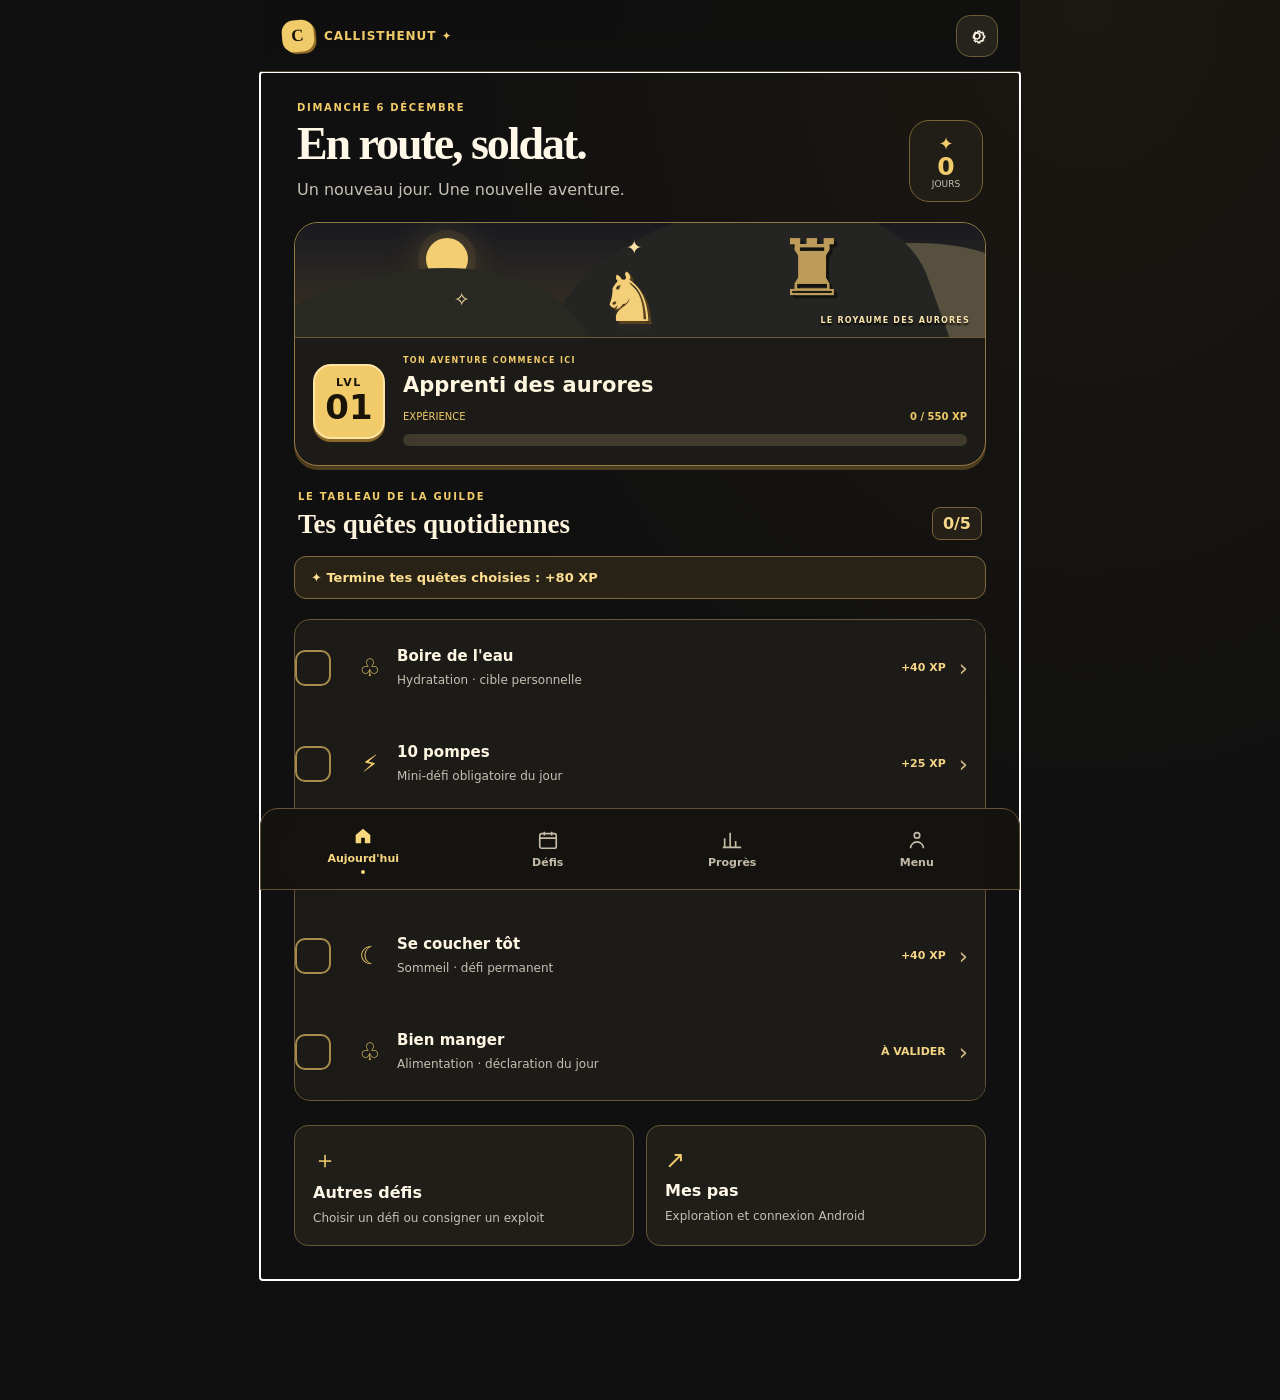
==== commit 62743d78: "improvement" ====
--- a/index.html
+++ b/index.html
@@ -8,8 +8,8 @@
   <title>Callisthenut</title>
   <link rel="manifest" href="manifest.webmanifest">
   <link rel="icon" href="icon.svg" type="image/svg+xml">
-  <link rel="stylesheet" href="styles.css?v=34">
-  <link rel="stylesheet" href="theme.css?v=34">
+  <link rel="stylesheet" href="styles.css?v=36">
+  <link rel="stylesheet" href="theme.css?v=36">
 </head>
 <body>
   <div class="app-shell">
@@ -73,7 +73,7 @@
 <details class="challenge-guide challenge-mission" id="challengeMission"><summary>Ta mission et les consignes</summary><p id="challengeDescription"></p><ol id="challengeInstructions"></ol></details></section>
       <section class="view" id="stepsView" data-view="steps"><button class="back-link" data-screen="today">← Accueil</button><div class="page-heading"><p class="eyebrow">EXPLORATION</p><h1>Mes pas</h1><p>Chaque déplacement fait avancer ton aventure.</p></div>        <section class="steps-card section-block" aria-labelledby="stepsTitle"><p class="eyebrow">EXPLORATION QUOTIDIENNE</p><h2 id="stepsTitle">Chaque pas est une aventure</h2><div class="steps-total"><strong id="stepCount">0</strong><span id="stepTargetLabel">/ 6 000 pas</span></div><progress id="stepProgress" max="100" value="0" aria-label="Objectif de pas quotidien"></progress><p id="stepSource"></p><button id="claimStepXp" class="primary-button" disabled>Prochain palier : 1 000 pas</button><p class="field-help">10 XP par tranche de 1 000 pas · maximum 60 XP/jour. Objectif personnel, ajustable ci-dessous. Au-delà de 6 000 pas, le défi Marche active est validé automatiquement (+45 XP, une fois par jour).</p><details><summary>Mes pas et ma connexion Android</summary><p id="healthConnection"></p><div class="health-actions"><button type="button" id="syncHealth" class="secondary-button">Connecter / synchroniser Health Connect</button><button type="button" id="disconnectHealth" class="secondary-button">Désactiver la synchronisation</button></div><p id="healthStatus" role="status" aria-live="polite"></p><p class="field-help">Lecture des pas uniquement, après ton autorisation. Active le partage vers Health Connect dans ton application de santé compatible. Les données restent sur cet appareil. La synchronisation a lieu quand l’application Android est ouverte.</p><form id="manualStepsForm" class="compact-form"><label>Total de pas aujourd’hui<input name="manualSteps" type="number" min="0" max="200000" step="1" required placeholder="Ex. 4250"></label><button class="secondary-button">Enregistrer le total</button></form><p class="field-help">Saisis un total, pas des pas supplémentaires. Une synchronisation remplacera la saisie manuelle ; les deux sources ne sont jamais additionnées.</p><form id="stepGoalForm" class="compact-form"><label>Mon objectif quotidien<input name="stepGoal" type="number" min="1000" max="30000" step="1" required placeholder="Ex. 6000"></label><button class="secondary-button">Modifier l’objectif</button></form><h3>Les 7 derniers jours renseignés</h3><div id="recentSteps"></div></details></section>
 </section>
-      <section class="view" id="manualView" data-view="manual"><button class="back-link" data-screen="activities">← Défis</button><div class="page-heading"><p class="eyebrow">JOURNAL LIBRE</p><h1>Un nouvel exploit</h1></div>        <section class="manual-activity section-block"><div class="section-heading"><div><p class="eyebrow">TES EXPLOITS HORS ÉCRAN</p><h2>Ajouter une activité</h2></div></div><p>Natation, escalade, sport collectif, jardinage… Consigne une activité que ton téléphone n’a pas suivie.</p><form id="manualActivityForm"><label>Activité<input name="activityName" maxlength="60" required placeholder="Ex. Natation"></label><div class="activity-fields"><label>Durée en minutes<input name="activityMinutes" type="number" min="1" max="1440" step="0.1" required placeholder="30"></label><label>Intensité<select name="activityIntensity"><option value="2.5">Douce</option><option value="5" selected>Modérée</option><option value="8">Soutenue</option></select></label></div><label>Calories dépensées (facultatif)<input name="activityCalories" type="number" min="0" max="10000" step="1" placeholder="Laisser vide pour estimer"></label><p class="field-help">Sans calories renseignées, estimation selon ton poids, la durée et l’intensité. Saisis chaque activité une seule fois : les séances et quêtes déjà validées sont dans ton historique. Ces activités libres ne valident pas une quête du jour.</p><p id="activityError" role="alert"></p><button class="primary-button">Enregistrer mon exploit ✦</button></form></section>
+      <section class="view" id="manualView" data-view="manual"><button class="back-link" data-screen="activities">← Défis</button><div class="page-heading"><p class="eyebrow">JOURNAL LIBRE</p><h1>Un nouvel exploit</h1></div>        <section class="manual-activity section-block"><div class="section-heading"><div><p class="eyebrow">TES EXPLOITS HORS ÉCRAN</p><h2>Ajouter une activité</h2></div></div><p>Natation, escalade, sport collectif, jardinage… Consigne une activité que ton téléphone n’a pas suivie.</p><form id="manualActivityForm"><label>Activité<input name="activityName" maxlength="60" required placeholder="Ex. Natation"></label><div class="activity-fields"><label>Durée en minutes<input name="activityMinutes" type="number" min="1" max="1440" step="0.1" required placeholder="30"></label><label>Intensité<select name="activityIntensity"><option value="2.5">Douce</option><option value="5" selected>Modérée</option><option value="8">Soutenue</option></select></label></div><label>Calories dépensées (facultatif)<input name="activityCalories" type="number" min="0" max="10000" step="1" placeholder="Laisser vide pour estimer"></label><p class="field-help">Sans calories renseignées, estimation selon ton poids, la durée et l’intensité. Saisis chaque activité une seule fois : les séances et quêtes déjà validées sont dans ton historique. Chaque activité enregistrée apparaît cochée dans tes quêtes quotidiennes.</p><p id="activityEstimate" class="field-help" role="status">Renseigne une durée pour estimer les calories.</p><p id="activityError" role="alert"></p><button class="primary-button">Enregistrer mon exploit ✦</button></form></section>
 </section>
       <section class="view" id="planView" data-view="plan">
         <div class="page-heading"><p class="eyebrow">PROGRAMME</p><h1>Ta semaine</h1><p>Une progression équilibrée, pensée pour bouger chaque jour.</p></div>
@@ -84,7 +84,6 @@
 
       <section class="view" id="progressView" data-view="progress">
         <div class="page-heading"><p class="eyebrow">PROGRESSION</p><h1>Ton journal d’aventure.</h1><p>Tout est enregistré uniquement sur cet appareil.</p></div>
-        <section class="milestone-card"><p class="eyebrow">CAP SUR LE NIVEAU 20</p><h2>Aventurier accompli</h2><p>Un jalon de régularité dans le jeu, pas une mesure de santé. Aucun niveau ne garantit d’être en bonne santé.</p><p>Repères adultes : 150 à 300 minutes d’activité modérée par semaine (ou 75 à 150 minutes soutenues), et du renforcement au moins 2 jours par semaine. Adapte les quêtes et le repos à tes capacités.</p><a href="https://www.who.int/europe/news-room/fact-sheets/item/physical-activity" target="_blank" rel="noopener">Consulter les repères de l’OMS ↗</a><p>De LVL 1 à 99 : 500 × (niveau − 1) + 50 × (niveau − 1)² XP cumulés. Le niveau 2 demande 550 XP et le niveau 20 demande 27 550 XP. À environ 180–200 XP par journée réussie, compte 3 à 4 journées pour le premier niveau. Ton XP reste conservée ; ton niveau est calculé avec cette nouvelle courbe.</p></section><section class="section-block"><h2>Les récompenses de la guilde</h2><div id="xpLedger"></div></section>
         <div class="stat-grid">
           <article class="stat-card dark"><small>SÉRIE ACTUELLE</small><strong><span id="progressStreak">0</span> j</strong><p>Continue demain.</p></article>
           <article class="stat-card"><small>SÉANCES</small><strong id="totalSessions">0</strong><p>terminées</p></article>
@@ -94,13 +93,13 @@
         <section class="section-block weight-card" aria-labelledby="weightTitle">
           <p class="eyebrow">SUIVI PERSONNEL</p><h2 id="weightTitle">Poids</h2>
           <p id="weightSummary" aria-live="polite"></p>
-          <form id="weightForm" class="compact-form"><label>Date<input id="weightDate" type="date" required></label><label>Poids (kg)<input id="weightMeasure" type="number" min="35" max="250" step="0.1" inputmode="decimal" placeholder="Ex. 70,5" required></label><button class="primary-button">Enregistrer</button></form>
+          <form id="weightForm" class="compact-form"><label class="weight-field"><span class="weight-field-caption"><span aria-hidden="true">◷</span> Date de la mesure</span><input id="weightDate" type="date" required></label><label class="weight-field"><span class="weight-field-caption"><span aria-hidden="true">◇</span> Mon poids</span><span class="weight-input-wrap"><input id="weightMeasure" type="number" min="35" max="250" step="0.1" inputmode="decimal" placeholder="70,5" required><span class="weight-unit" aria-hidden="true">kg</span></span><span class="sr-only">En kilogrammes</span></label><button class="primary-button">Enregistrer <span aria-hidden="true">＋</span></button></form>
           <p class="field-help">Une mesure par jour : une nouvelle saisie à la même date remplace la précédente. La mesure la plus récente sert à estimer les calories.</p>
           <p id="weightError" role="alert"></p><div id="weightChart"></div>
           <details id="weightHistory"><summary>Historique des mesures</summary><div id="weightEntries"></div></details>
         </section>
         <section class="section-block"><div class="section-heading"><div><p class="eyebrow">4 DERNIÈRES SEMAINES</p><h2>Régularité</h2></div></div><div class="activity-grid" id="activityGrid"></div></section>
-        <section class="section-block"><div class="section-heading"><div><p class="eyebrow">DERNIÈRES MISSIONS</p><h2>Historique</h2></div></div><div class="history-list" id="historyList"></div></section>
+        <details class="milestone-card progress-info"><summary>Cap sur le niveau 20</summary><p class="eyebrow">CAP SUR LE NIVEAU 20</p><h2>Aventurier accompli</h2><p>Un jalon de régularité dans le jeu, pas une mesure de santé. Aucun niveau ne garantit d’être en bonne santé.</p><p>Repères adultes : 150 à 300 minutes d’activité modérée par semaine (ou 75 à 150 minutes soutenues), et du renforcement au moins 2 jours par semaine. Adapte les quêtes et le repos à tes capacités.</p><a href="https://www.who.int/europe/news-room/fact-sheets/item/physical-activity" target="_blank" rel="noopener">Consulter les repères de l’OMS ↗</a><p>De LVL 1 à 99 : 500 × (niveau − 1) + 50 × (niveau − 1)² XP cumulés. Le niveau 2 demande 550 XP et le niveau 20 demande 27 550 XP. À environ 180–200 XP par journée réussie, compte 3 à 4 journées pour le premier niveau. Ton XP reste conservée ; ton niveau est calculé avec cette nouvelle courbe.</p></details>
       </section>
 
       <section class="view" id="menuView" data-view="menu">
@@ -200,9 +199,10 @@
   </dialog>
   <dialog id="questSuccess" class="quest-success"><div class="victory-star" aria-hidden="true">✦</div><p class="eyebrow">VICTOIRE !</p><h2 id="questRewardTitle"></h2><strong id="questReward" class="xp-reward"></strong><p id="questRewardDetail"></p><p id="questLevelUp"></p><div class="reward-experience" id="questXpAnimation" hidden><div class="reward-xp-heading"><strong id="questAnimatedLevel">LVL 01</strong><span id="questAnimatedXpLabel"></span></div><div class="reward-bar"><progress id="questAnimatedXp" max="100" value="0" aria-label="Expérience gagnée vers le prochain niveau"></progress><span class="xp-shine" aria-hidden="true"></span></div><p class="level-celebration" id="questLevelCelebration" role="status" aria-live="polite" hidden></p></div><button id="closeQuestSuccess" class="primary-button">Revenir aux défis →</button></dialog>
   <div class="toast" id="toast" role="status"></div>
-  <script src="exercise-catalog.js?v=34"></script>
-  <script src="workout-planner.js?v=34"></script>
-  <script src="app.js?v=34"></script>
-  <script src="health.js?v=34"></script>
+  <script src="exercise-catalog.js?v=36"></script>
+  <script src="workout-planner.js?v=36"></script>
+  <script src="quest-corrections.js?v=36"></script>
+  <script src="app.js?v=36"></script>
+  <script src="health.js?v=36"></script>
 </body>
 </html>
--- a/theme.css
+++ b/theme.css
@@ -104,4 +104,11 @@
 #challengeView .floating-challenge-action{position:fixed;z-index:26;left:50%;transform:translateX(-50%);bottom:calc(var(--app-safe-bottom) + var(--nav-lift) + 94px);width:min(calc(100% - 40px),692px);min-height:58px;height:auto;margin:0;padding:15px 18px;justify-content:center;line-height:1.4;text-align:center;box-shadow:0 3px 0 #806123,0 0 0 8px #111111ed,0 12px 35px #0009}
 html{scroll-padding-bottom:calc(190px + var(--app-safe-bottom) + var(--nav-lift))}
 .weight-card .compact-form{display:flex;flex-wrap:wrap;align-items:end;gap:12px}.weight-card label{flex:1;min-width:140px}.weight-card button{min-height:48px}.weight-card svg{display:block;width:100%;height:auto;margin:20px 0;color:var(--gold)}.weight-card svg text{fill:var(--muted);font-size:13px}.weight-grid{stroke:var(--line);stroke-dasharray:4 4}.weight-line{fill:none;stroke:var(--gold);stroke-width:3;stroke-linejoin:round}.weight-card circle{fill:var(--gold);stroke:var(--card);stroke-width:2}#weightError{color:#ffb7b7}.weight-card summary{cursor:pointer;padding:12px 0}
+.weight-card{padding:24px;border:1px solid var(--line);border-radius:22px;background:linear-gradient(145deg,#242016,#171715)}.weight-card .compact-form{align-items:stretch;gap:14px;margin:22px 0 16px}.weight-card .weight-field{display:flex;flex-direction:column;gap:12px;min-width:0;padding:15px 16px;background:#11110fe0;border:1px solid #665333;border-radius:16px;transition:border-color .15s,box-shadow .15s}.weight-field:focus-within{border-color:var(--gold);box-shadow:0 0 0 3px #f1cb6918}.weight-field-caption{display:flex;align-items:center;gap:8px;font-size:11px;font-weight:700;color:var(--muted);letter-spacing:.04em}.weight-field-caption>span{color:var(--gold);font-size:17px}.weight-card .weight-field input{display:block;width:100%;min-width:0;min-height:36px;margin:0;padding:0;border:0;border-radius:0;background:transparent;color:var(--ink);font-family:inherit;font-size:22px;font-weight:600;line-height:1.4;font-variant-numeric:tabular-nums;color-scheme:dark}.weight-card .weight-field input:focus{outline:none}.weight-card .weight-field input::placeholder{color:#827966}.weight-input-wrap{position:relative;display:block}.weight-card #weightMeasure{padding-right:38px}.weight-unit{position:absolute;right:0;top:7px;color:var(--gold);font-weight:700;font-size:15px;pointer-events:none}.weight-card .compact-form>.primary-button{align-self:end;min-height:52px;display:flex;justify-content:center;gap:12px}.progress-info{margin-top:26px}.progress-info summary{cursor:pointer;font-weight:700;font-size:15px;color:var(--gold);padding:3px 0}.progress-info[open] summary{margin-bottom:20px}.sr-only{position:absolute;width:1px;height:1px;padding:0;margin:-1px;overflow:hidden;clip:rect(0,0,0,0);white-space:nowrap;border:0}@media(max-width:520px){.weight-card{padding:18px}.weight-card .compact-form{display:grid;grid-template-columns:1fr 1fr;gap:10px}.weight-card .weight-field{padding:12px}.weight-card .weight-field input{font-size:18px}.weight-card .compact-form>.primary-button{grid-column:1/-1;width:100%;margin-top:2px}.weight-field-caption{font-size:10px;letter-spacing:0}}
 @media(max-width:420px){#challengeView .floating-challenge-action{width:calc(100% - 32px);font-size:14px}}
+.quest-line{display:flex;align-items:center;gap:8px;min-width:0}
+.quest-line .daily-challenge{flex:1;min-width:0}
+.quest-toggle{flex:0 0 36px;width:36px;height:36px;border:2px solid #a88a4d;border-radius:10px;background:#1c1b18;color:#211c11;font-size:22px;cursor:pointer}
+.quest-toggle[aria-checked="true"]{background:#f1cb69}
+.quest-toggle:focus-visible{outline:3px solid #3978c6;outline-offset:3px}
+.quest-line .daily-text{min-width:0;overflow-wrap:anywhere}
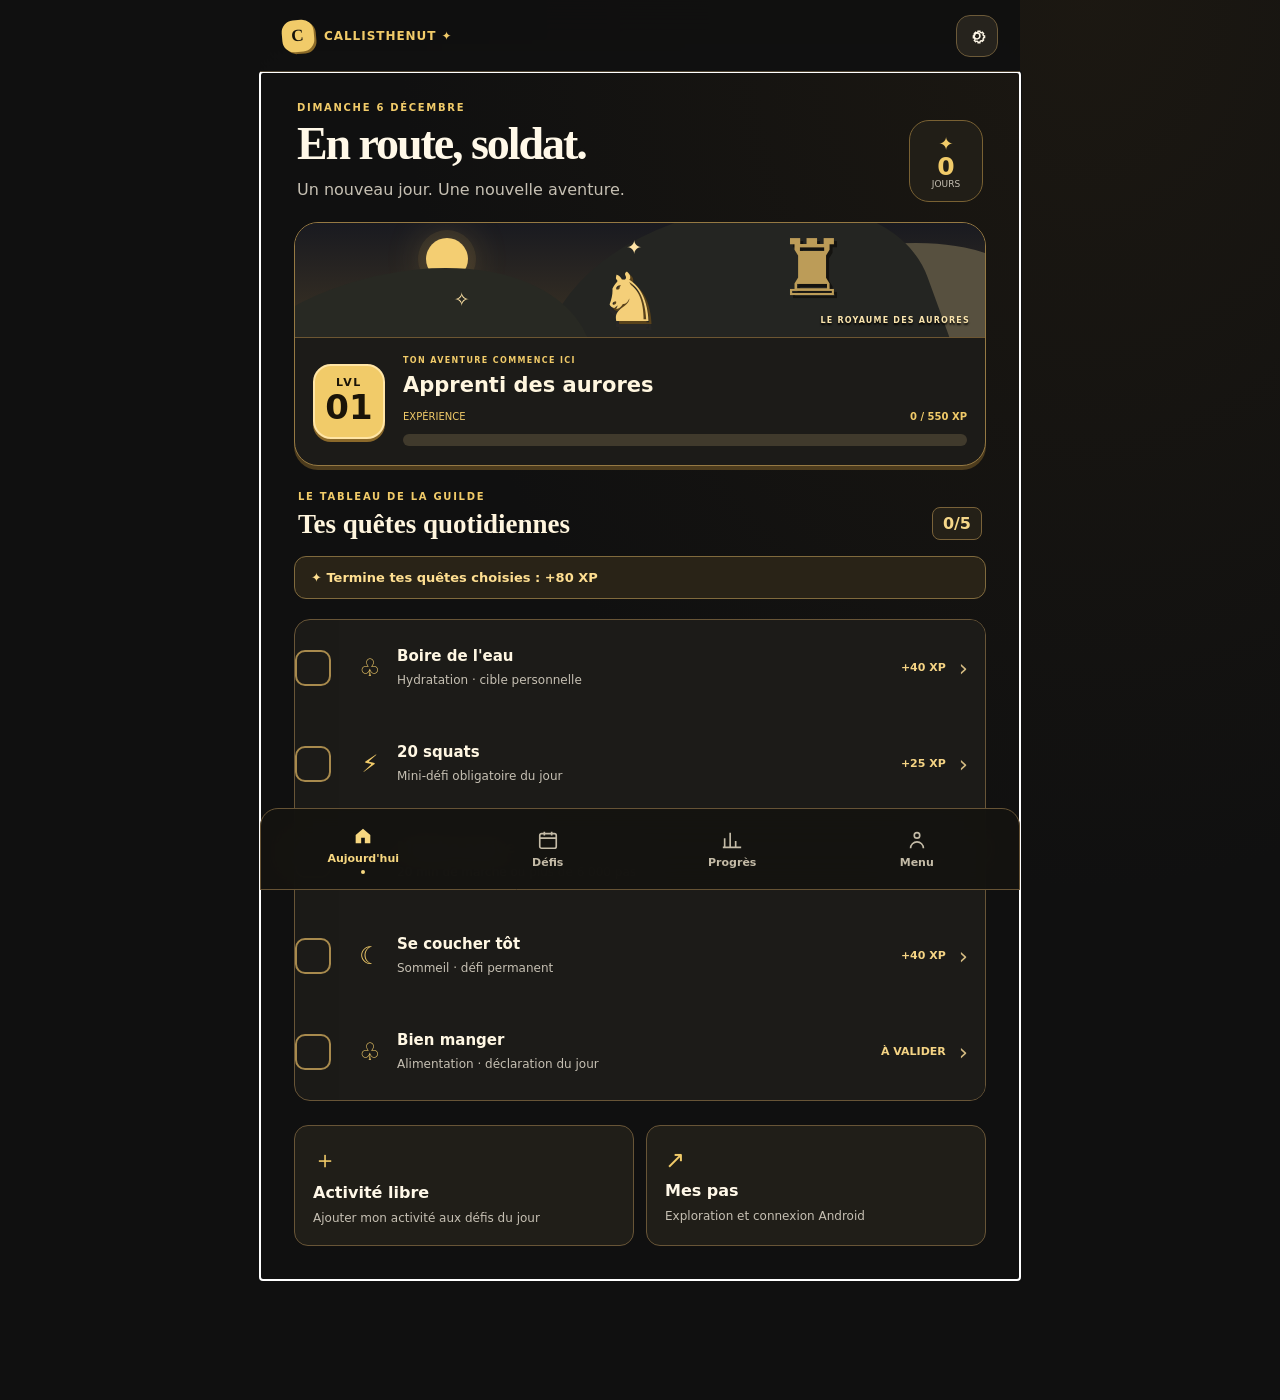
==== commit 4bd458ce: "add screen for activite libre" ====
--- a/index.html
+++ b/index.html
@@ -36,7 +36,7 @@
           <div class="hero-profile"><div class="level-medal"><small>LVL</small><strong id="heroLevel">01</strong></div><div class="hero-info"><p class="eyebrow">TON AVENTURE COMMENCE ICI</p><h2 id="heroRank">Apprenti des aurores</h2><div class="xp-caption"><span>EXPÉRIENCE</span><strong id="xpLabel"></strong></div><progress id="heroXp" max="100" value="0" aria-label="Progression vers le prochain niveau"></progress></div></div>
         </section>
         <section class="section-block quest-section"><div class="section-heading"><div><p class="eyebrow">LE TABLEAU DE LA GUILDE</p><h2>Tes quêtes quotidiennes</h2></div><span class="score" id="goalScore">0/3</span></div><p id="dayReward" class="daily-reward"></p><div class="goal-list" id="goalList"></div></section>
-        <div class="home-shortcuts"><button data-screen="activities"><span>＋</span><strong>Autres défis</strong><small>Choisir un défi ou consigner un exploit</small></button><button data-screen="steps"><span>↗</span><strong>Mes pas</strong><small>Exploration et connexion Android</small></button></div>
+        <div class="home-shortcuts"><button data-screen="manual"><span>＋</span><strong>Activité libre</strong><small>Ajouter mon activité aux défis du jour</small></button><button data-screen="steps"><span>↗</span><strong>Mes pas</strong><small>Exploration et connexion Android</small></button></div>
       </section>
 
       <section class="view" id="activitiesView" data-view="activities"><div class="page-heading"><p class="eyebrow">LES PORTES DE LA GUILDE</p><h1>Tes défis</h1><p>Choisis ton prochain défi ou consigne une activité libre.</p></div><div class="section-heading"><h2>Composer ma journée</h2></div><details class="quest-settings"><summary>Choisir mes quêtes du jour</summary><p>À choisir avant ta première validation. Le mini-défi quotidien (10 pompes ou 20 squats) est tiré au sort et reste obligatoire. Chaque quête choisie manquée coûte 10 XP le lendemain (sauf les défis permanents : leurs malus sont uniquement déclaratifs), au maximum 30 XP par journée planifiée. Les jours sans plan sont libres.</p><div id="questChoices"></div></details><div id="activityCategories" class="goal-list"></div><div class="category-links"><button class="menu-row" data-screen="manual"><span class="menu-row-icon">＋</span><span><strong>Activité libre</strong><small>Natation, escalade, sport collectif…</small></span><b>›</b></button><button class="menu-row" data-screen="steps"><span class="menu-row-icon">↗</span><span><strong>Pas et santé Android</strong><small>Objectif quotidien et synchronisation</small></span><b>›</b></button><button class="menu-row" data-screen="plan"><span class="menu-row-icon">▤</span><span><strong>Planning et exercices</strong><small>Programme de la semaine et bibliothèque</small></span><b>›</b></button></div></section>
@@ -73,7 +73,7 @@
 <details class="challenge-guide challenge-mission" id="challengeMission"><summary>Ta mission et les consignes</summary><p id="challengeDescription"></p><ol id="challengeInstructions"></ol></details></section>
       <section class="view" id="stepsView" data-view="steps"><button class="back-link" data-screen="today">← Accueil</button><div class="page-heading"><p class="eyebrow">EXPLORATION</p><h1>Mes pas</h1><p>Chaque déplacement fait avancer ton aventure.</p></div>        <section class="steps-card section-block" aria-labelledby="stepsTitle"><p class="eyebrow">EXPLORATION QUOTIDIENNE</p><h2 id="stepsTitle">Chaque pas est une aventure</h2><div class="steps-total"><strong id="stepCount">0</strong><span id="stepTargetLabel">/ 6 000 pas</span></div><progress id="stepProgress" max="100" value="0" aria-label="Objectif de pas quotidien"></progress><p id="stepSource"></p><button id="claimStepXp" class="primary-button" disabled>Prochain palier : 1 000 pas</button><p class="field-help">10 XP par tranche de 1 000 pas · maximum 60 XP/jour. Objectif personnel, ajustable ci-dessous. Au-delà de 6 000 pas, le défi Marche active est validé automatiquement (+45 XP, une fois par jour).</p><details><summary>Mes pas et ma connexion Android</summary><p id="healthConnection"></p><div class="health-actions"><button type="button" id="syncHealth" class="secondary-button">Connecter / synchroniser Health Connect</button><button type="button" id="disconnectHealth" class="secondary-button">Désactiver la synchronisation</button></div><p id="healthStatus" role="status" aria-live="polite"></p><p class="field-help">Lecture des pas uniquement, après ton autorisation. Active le partage vers Health Connect dans ton application de santé compatible. Les données restent sur cet appareil. La synchronisation a lieu quand l’application Android est ouverte.</p><form id="manualStepsForm" class="compact-form"><label>Total de pas aujourd’hui<input name="manualSteps" type="number" min="0" max="200000" step="1" required placeholder="Ex. 4250"></label><button class="secondary-button">Enregistrer le total</button></form><p class="field-help">Saisis un total, pas des pas supplémentaires. Une synchronisation remplacera la saisie manuelle ; les deux sources ne sont jamais additionnées.</p><form id="stepGoalForm" class="compact-form"><label>Mon objectif quotidien<input name="stepGoal" type="number" min="1000" max="30000" step="1" required placeholder="Ex. 6000"></label><button class="secondary-button">Modifier l’objectif</button></form><h3>Les 7 derniers jours renseignés</h3><div id="recentSteps"></div></details></section>
 </section>
-      <section class="view" id="manualView" data-view="manual"><button class="back-link" data-screen="activities">← Défis</button><div class="page-heading"><p class="eyebrow">JOURNAL LIBRE</p><h1>Un nouvel exploit</h1></div>        <section class="manual-activity section-block"><div class="section-heading"><div><p class="eyebrow">TES EXPLOITS HORS ÉCRAN</p><h2>Ajouter une activité</h2></div></div><p>Natation, escalade, sport collectif, jardinage… Consigne une activité que ton téléphone n’a pas suivie.</p><form id="manualActivityForm"><label>Activité<input name="activityName" maxlength="60" required placeholder="Ex. Natation"></label><div class="activity-fields"><label>Durée en minutes<input name="activityMinutes" type="number" min="1" max="1440" step="0.1" required placeholder="30"></label><label>Intensité<select name="activityIntensity"><option value="2.5">Douce</option><option value="5" selected>Modérée</option><option value="8">Soutenue</option></select></label></div><label>Calories dépensées (facultatif)<input name="activityCalories" type="number" min="0" max="10000" step="1" placeholder="Laisser vide pour estimer"></label><p class="field-help">Sans calories renseignées, estimation selon ton poids, la durée et l’intensité. Saisis chaque activité une seule fois : les séances et quêtes déjà validées sont dans ton historique. Chaque activité enregistrée apparaît cochée dans tes quêtes quotidiennes.</p><p id="activityEstimate" class="field-help" role="status">Renseigne une durée pour estimer les calories.</p><p id="activityError" role="alert"></p><button class="primary-button">Enregistrer mon exploit ✦</button></form></section>
+      <section class="view" id="manualView" data-view="manual"><button class="back-link" data-screen="today">← Accueil</button><div class="page-heading"><p class="eyebrow">MON ACTIVITÉ DU JOUR</p><h1>Activité libre</h1></div>        <section class="manual-activity section-block"><div class="section-heading"><div><p class="eyebrow">TES EXPLOITS HORS ÉCRAN</p><h2>Ajouter une activité</h2></div></div><p>Natation, escalade, sport collectif, jardinage… Consigne une activité que ton téléphone n’a pas suivie.</p><form id="manualActivityForm"><label>Activité<input name="activityName" maxlength="60" required placeholder="Ex. Natation"></label><div class="activity-fields"><label>Durée en minutes<input name="activityMinutes" type="number" min="1" max="1440" step="0.1" required placeholder="30"></label><label>Intensité<select name="activityIntensity"><option value="2.5">Douce</option><option value="5" selected>Modérée</option><option value="8">Soutenue</option></select></label></div><label>Calories dépensées (facultatif)<input name="activityCalories" type="number" min="0" max="10000" step="1" placeholder="Laisser vide pour estimer"></label><p class="field-help">Sans calories renseignées, estimation selon ton poids, la durée et l’intensité. Saisis chaque activité une seule fois : les séances et quêtes déjà validées sont dans ton historique. Chaque activité enregistrée apparaît cochée dans tes quêtes quotidiennes.</p><p id="activityEstimate" class="field-help" role="status">Renseigne une durée pour estimer les calories.</p><p id="activityError" role="alert"></p><button class="primary-button">Enregistrer mon exploit ✦</button></form></section>
 </section>
       <section class="view" id="planView" data-view="plan">
         <div class="page-heading"><p class="eyebrow">PROGRAMME</p><h1>Ta semaine</h1><p>Une progression équilibrée, pensée pour bouger chaque jour.</p></div>
